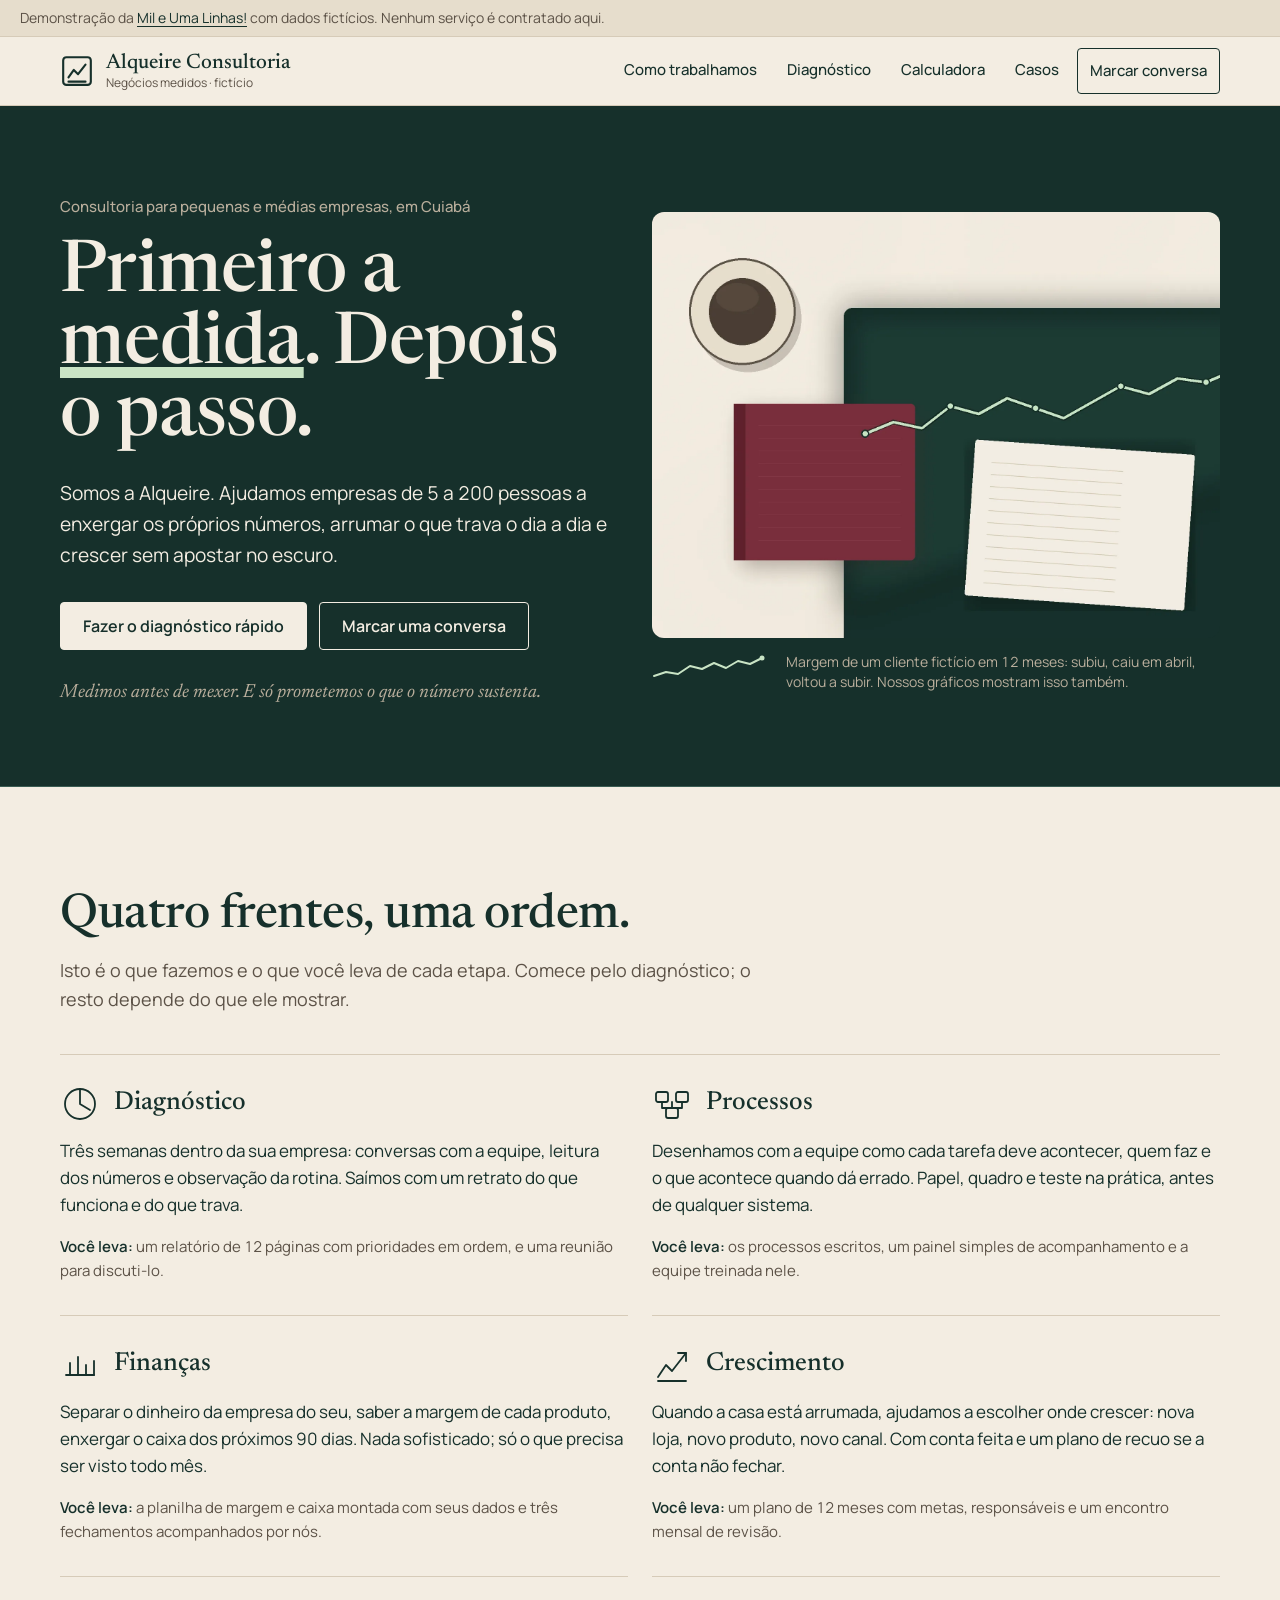
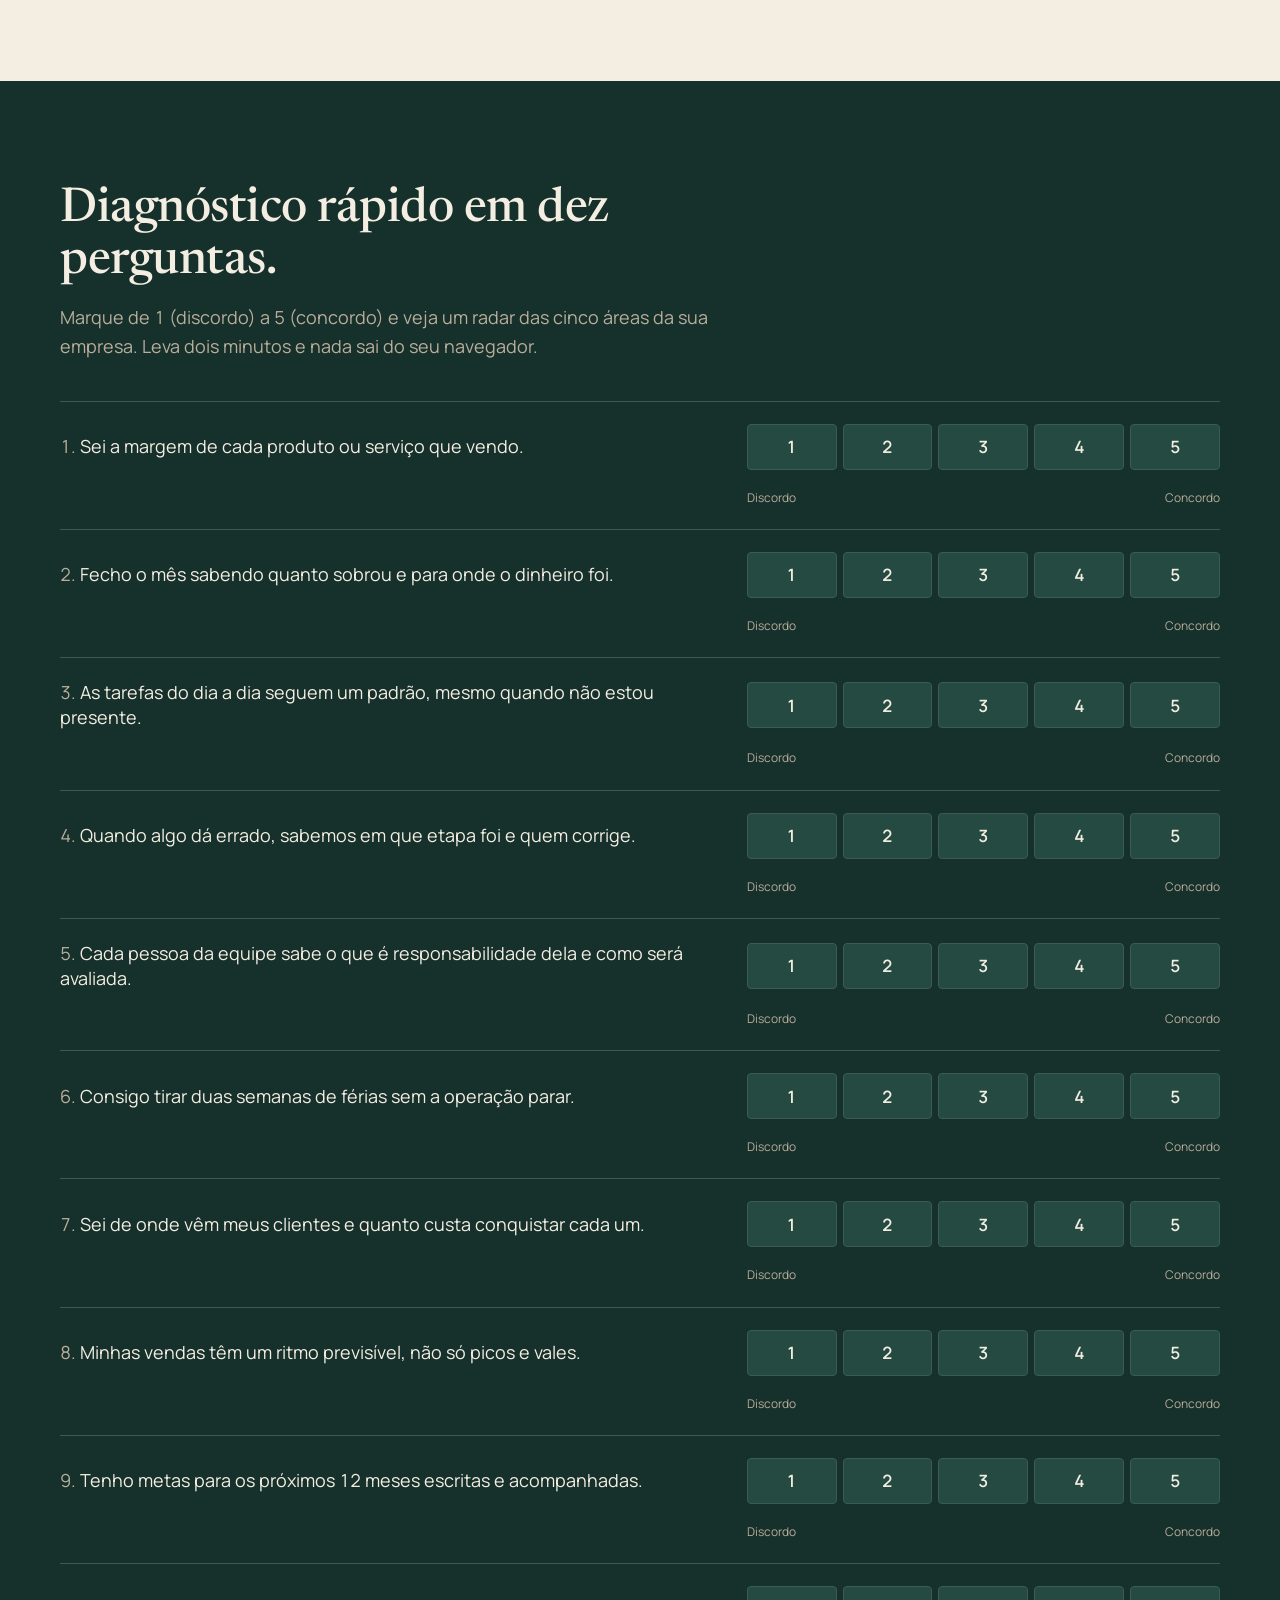
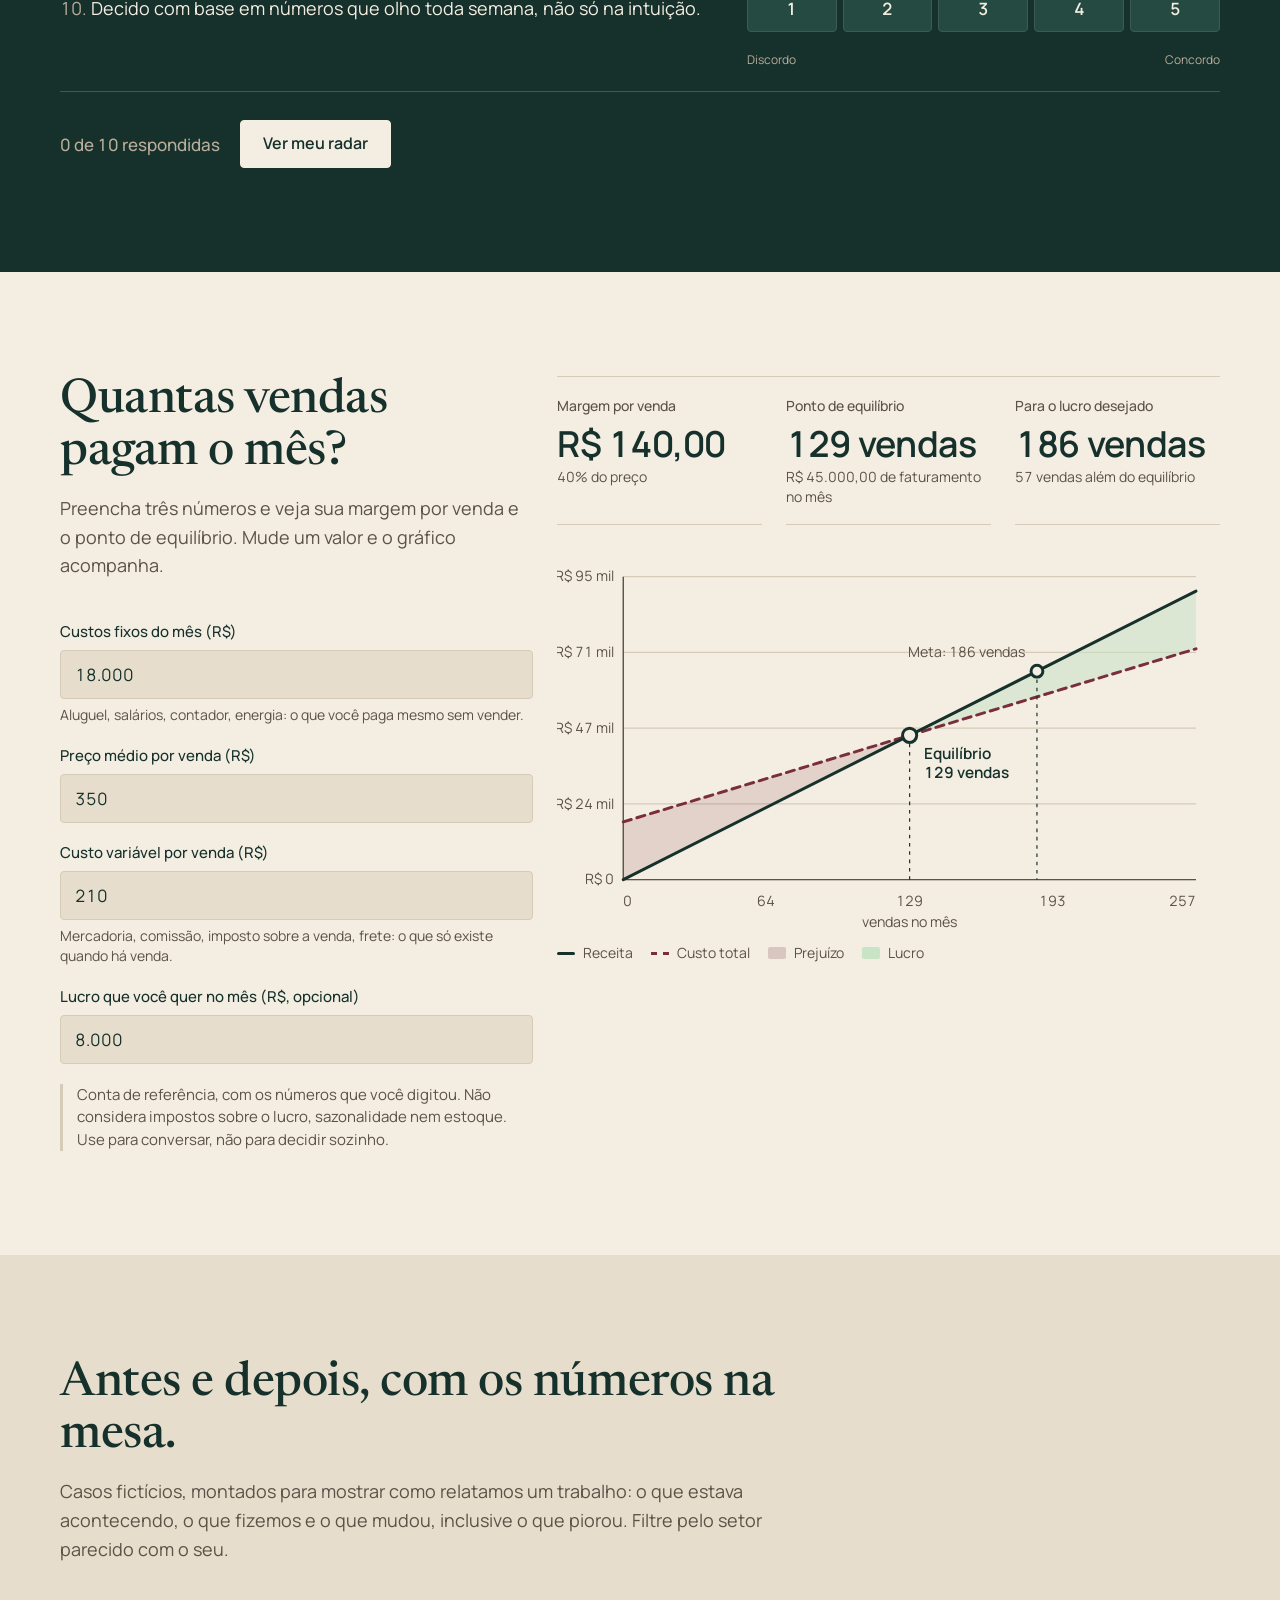
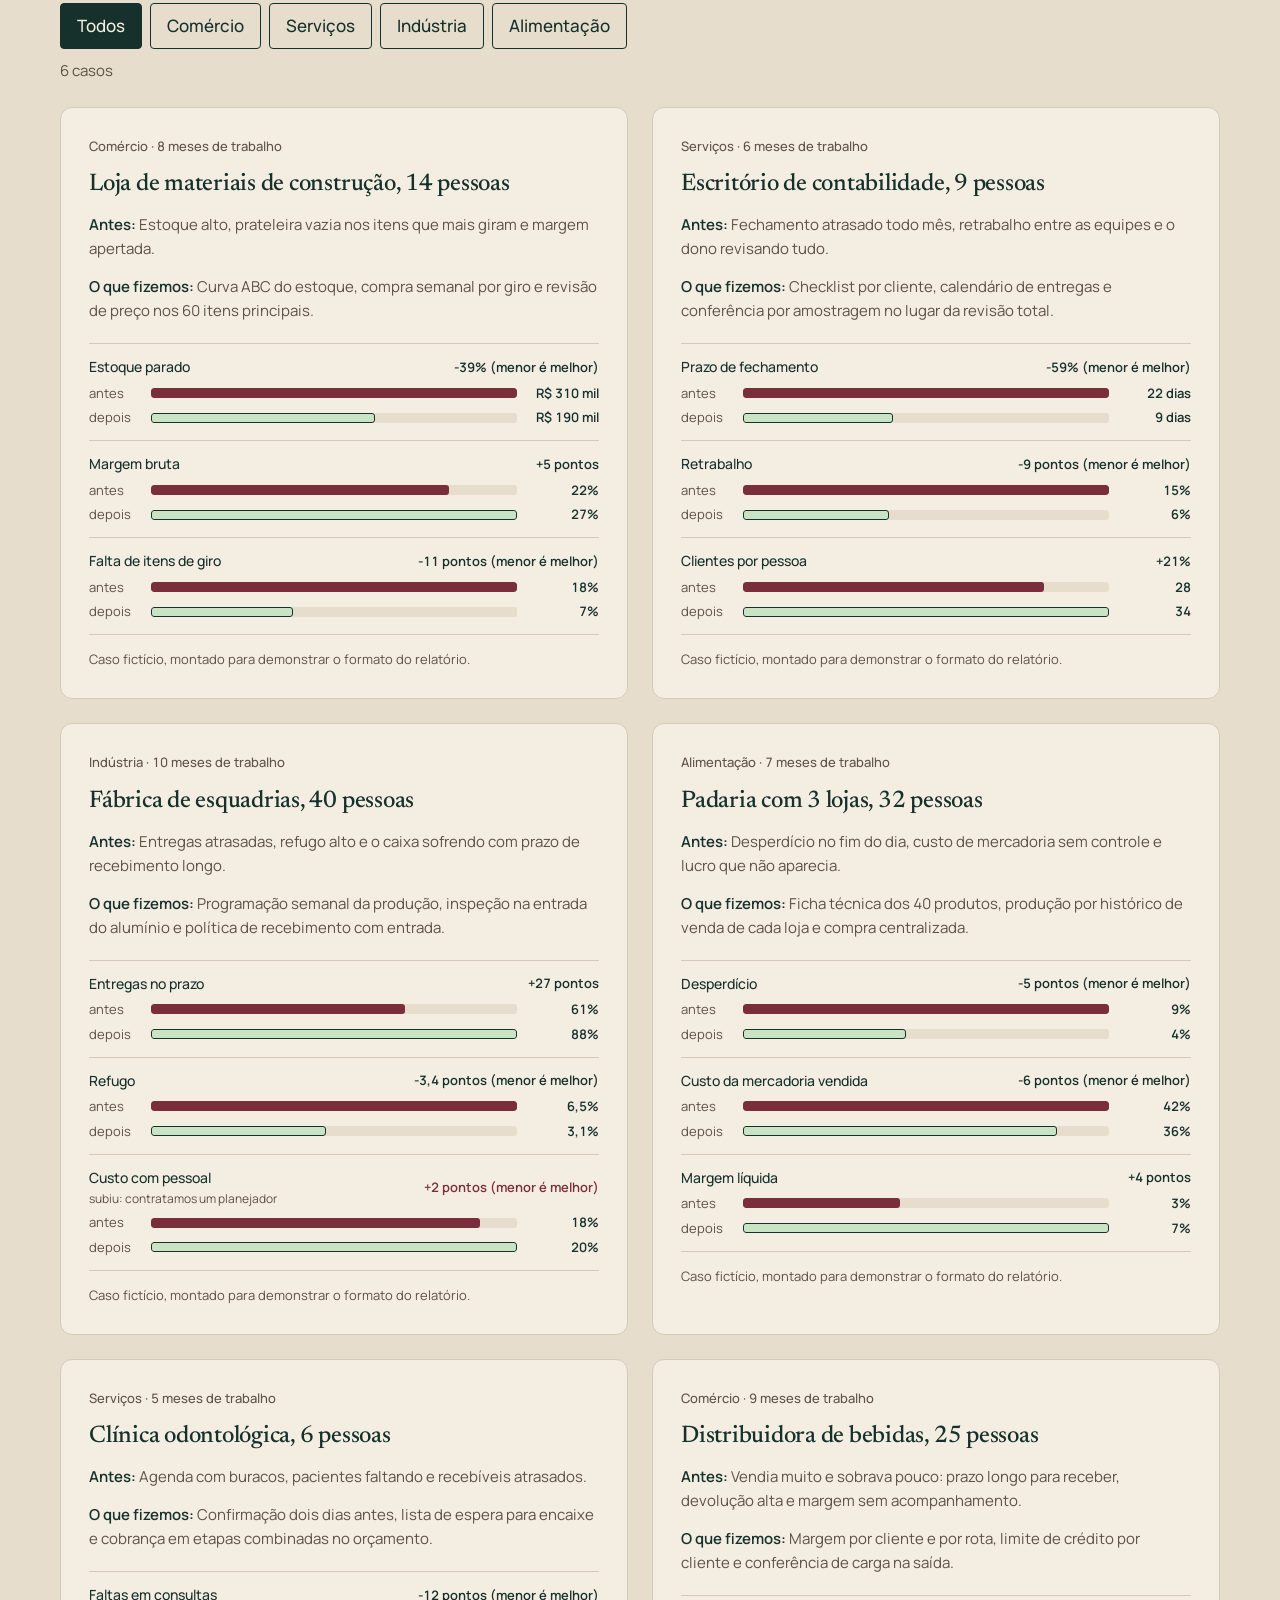
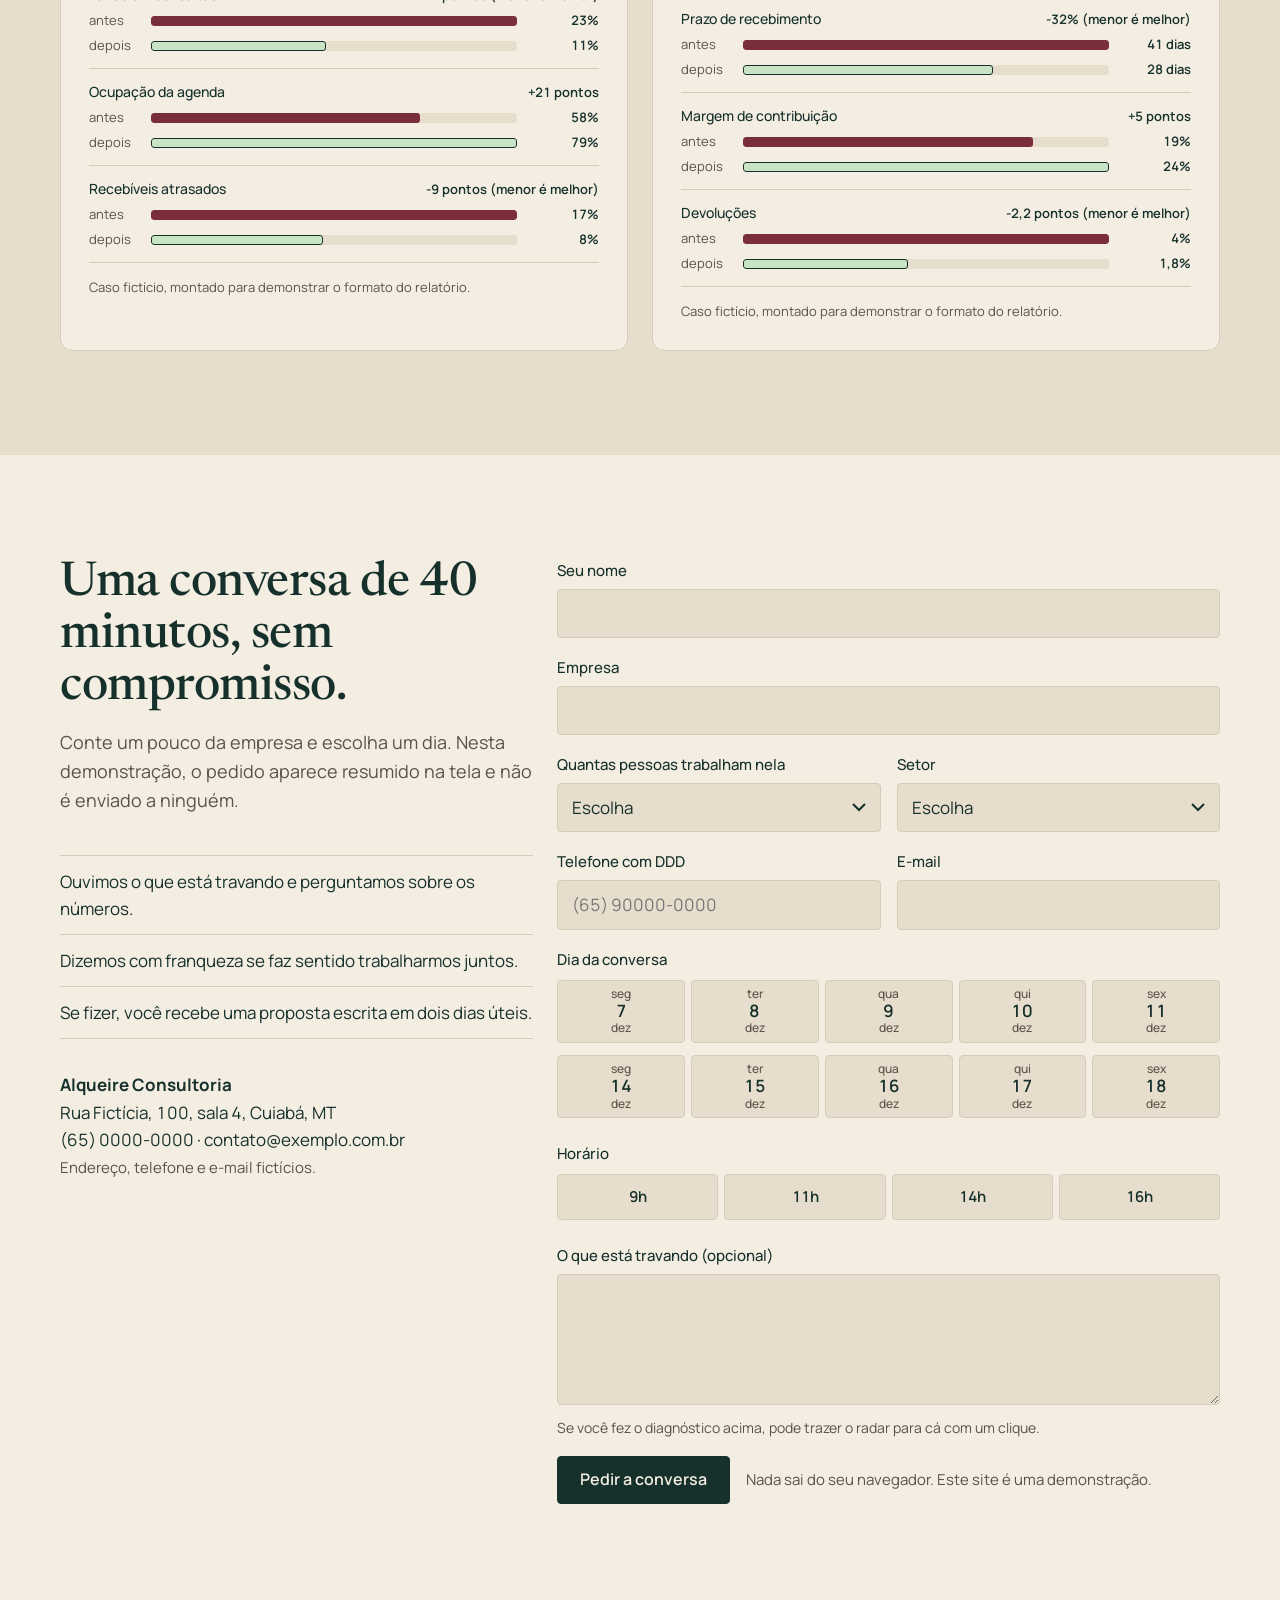
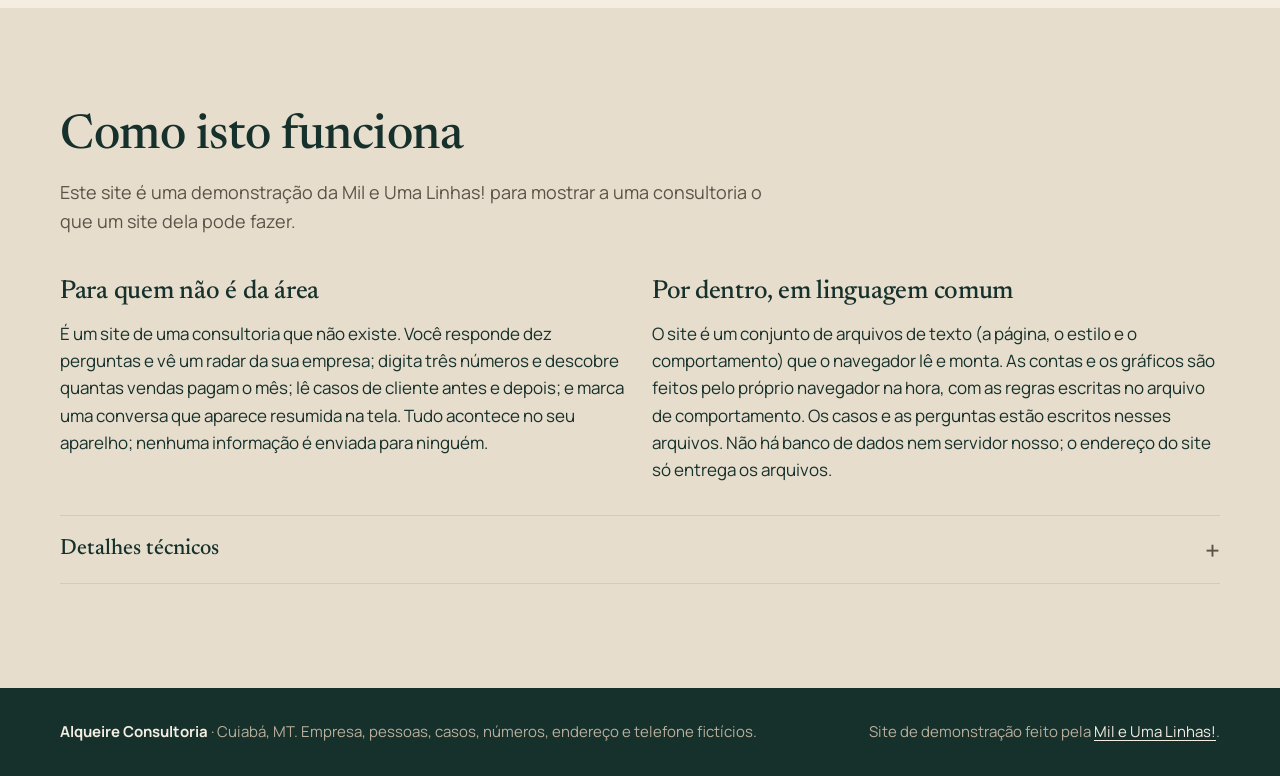
==== index.html @ a87da55a "Cria vitrine de consultoria (Alqueire Consultoria) Site estático de demonstração de uma consultoria " ====
<!DOCTYPE html>
<html lang="pt-BR">
<head>
  <meta charset="utf-8">
  <meta name="viewport" content="width=device-width, initial-scale=1">
  <meta http-equiv="Content-Security-Policy" content="default-src 'self'; script-src 'self'; style-src 'self'; img-src 'self' data:; font-src 'self'; connect-src 'none'; object-src 'none'; base-uri 'self'; form-action 'none'">
  <title>Alqueire Consultoria | Diagnóstico, processos, finanças e crescimento para pequenas e médias empresas (demonstração)</title>
  <meta name="description" content="Site de demonstração de uma consultoria fictícia de negócios: diagnóstico rápido com radar, calculadora de ponto de equilíbrio e margem, casos de cliente antes e depois e agendamento de conversa. Feito pela Mil e Uma Linhas!">
  <link rel="icon" href="favicon.svg" type="image/svg+xml">
  <link rel="stylesheet" href="css/estilo.css">
</head>
<body>
  <a class="pular" href="#conteudo">Pular para o conteúdo</a>
  <p class="faixa-demo">
    Demonstração da <a href="https://mileumalinhas.com.br" rel="noopener">Mil e Uma Linhas!</a> com dados fictícios. Nenhum serviço é contratado aqui.
  </p>

  <header class="topo">
    <div class="miolo topo-linha">
      <a class="marca" href="#inicio">
        <svg class="marca-icone" viewBox="0 0 32 32" aria-hidden="true" focusable="false"><rect x="3" y="3" width="26" height="26" rx="3" /><path d="M8 22 L13 15 L17 19 L24 10" /><path d="M8 26h16" /></svg>
        <span class="marca-texto">
          <span class="marca-nome">Alqueire Consultoria</span>
          <span class="marca-sub">Negócios medidos · fictício</span>
        </span>
      </a>
      <button class="menu-botao" type="button" aria-expanded="false" aria-controls="menu">
        <span class="menu-botao-linhas" aria-hidden="true"></span>
        <span class="menu-botao-rotulo">Menu</span>
      </button>
      <nav id="menu" class="menu" aria-label="Seções do site">
        <a href="#frentes">Como trabalhamos</a>
        <a href="#diagnostico">Diagnóstico</a>
        <a href="#calculadora">Calculadora</a>
        <a href="#casos">Casos</a>
        <a href="#conversa" class="menu-destaque">Marcar conversa</a>
      </nav>
    </div>
  </header>

  <main id="conteudo">
    <section id="inicio" class="hero escuro" aria-labelledby="hero-titulo">
      <div class="miolo hero-grade">
        <div class="hero-texto">
          <p class="hero-kicker">Consultoria para pequenas e médias empresas, em Cuiabá</p>
          <h1 id="hero-titulo" class="hero-titulo">Primeiro a <span class="grifo">medida</span>. Depois o passo.</h1>
          <p class="hero-apoio">Somos a Alqueire. Ajudamos empresas de 5 a 200 pessoas a enxergar os próprios números, arrumar o que trava o dia a dia e crescer sem apostar no escuro.</p>
          <div class="hero-acoes">
            <a class="botao botao-claro" href="#diagnostico">Fazer o diagnóstico rápido</a>
            <a class="botao botao-contorno-claro" href="#conversa">Marcar uma conversa</a>
          </div>
          <p class="hero-posicao"><em>Medimos antes de mexer. E só prometemos o que o número sustenta.</em></p>
        </div>
        <figure class="hero-figura">
          <div class="hero-moldura">
            <img class="hero-foto" src="img/hero.webp" width="1600" height="1200" alt="Mesa de trabalho vista de cima: feltro verde-escuro, caderno vinho, uma folha de relatório e uma linha de resultado em verde-menta que sobe, cai e volta a subir." fetchpriority="high">
          </div>
          <figcaption class="hero-legenda">
            <svg class="faisca" viewBox="0 0 120 32" aria-hidden="true" focusable="false"><polyline points="2,22 14,18 26,20 38,12 50,15 62,9 74,14 86,7 98,10 110,4" /><circle cx="110" cy="4" r="2.5" /></svg>
            <span>Margem de um cliente fictício em 12 meses: subiu, caiu em abril, voltou a subir. Nossos gráficos mostram isso também.</span>
          </figcaption>
        </figure>
      </div>
    </section>

    <section id="frentes" class="secao" aria-labelledby="frentes-titulo">
      <div class="miolo">
        <div class="secao-cabeca">
          <h2 id="frentes-titulo">Quatro frentes, uma ordem.</h2>
          <p class="secao-frase">Isto é o que fazemos e o que você leva de cada etapa. Comece pelo diagnóstico; o resto depende do que ele mostrar.</p>
        </div>
        <dl class="frentes">
          <div class="frente">
            <dt>
              <svg class="frente-icone" viewBox="0 0 40 40" aria-hidden="true" focusable="false"><circle cx="20" cy="20" r="15" /><path d="M20 5v15l10 6" /></svg>
              <span>Diagnóstico</span>
            </dt>
            <dd>
              <p>Três semanas dentro da sua empresa: conversas com a equipe, leitura dos números e observação da rotina. Saímos com um retrato do que funciona e do que trava.</p>
              <p class="frente-leva"><strong>Você leva:</strong> um relatório de 12 páginas com prioridades em ordem, e uma reunião para discuti-lo.</p>
            </dd>
          </div>
          <div class="frente">
            <dt>
              <svg class="frente-icone" viewBox="0 0 40 40" aria-hidden="true" focusable="false"><rect x="4" y="8" width="12" height="10" rx="2" /><rect x="24" y="8" width="12" height="10" rx="2" /><rect x="14" y="24" width="12" height="10" rx="2" /><path d="M10 18v6h20v-6M20 24v-6" /></svg>
              <span>Processos</span>
            </dt>
            <dd>
              <p>Desenhamos com a equipe como cada tarefa deve acontecer, quem faz e o que acontece quando dá errado. Papel, quadro e teste na prática, antes de qualquer sistema.</p>
              <p class="frente-leva"><strong>Você leva:</strong> os processos escritos, um painel simples de acompanhamento e a equipe treinada nele.</p>
            </dd>
          </div>
          <div class="frente">
            <dt>
              <svg class="frente-icone" viewBox="0 0 40 40" aria-hidden="true" focusable="false"><path d="M6 30h28" /><path d="M10 30V18M18 30V12M26 30V20M34 30V16" /></svg>
              <span>Finanças</span>
            </dt>
            <dd>
              <p>Separar o dinheiro da empresa do seu, saber a margem de cada produto, enxergar o caixa dos próximos 90 dias. Nada sofisticado; só o que precisa ser visto todo mês.</p>
              <p class="frente-leva"><strong>Você leva:</strong> a planilha de margem e caixa montada com seus dados e três fechamentos acompanhados por nós.</p>
            </dd>
          </div>
          <div class="frente">
            <dt>
              <svg class="frente-icone" viewBox="0 0 40 40" aria-hidden="true" focusable="false"><path d="M6 32 L14 20 L20 26 L34 8" /><path d="M26 8h8v8" /><path d="M6 36h28" /></svg>
              <span>Crescimento</span>
            </dt>
            <dd>
              <p>Quando a casa está arrumada, ajudamos a escolher onde crescer: nova loja, novo produto, novo canal. Com conta feita e um plano de recuo se a conta não fechar.</p>
              <p class="frente-leva"><strong>Você leva:</strong> um plano de 12 meses com metas, responsáveis e um encontro mensal de revisão.</p>
            </dd>
          </div>
        </dl>
      </div>
    </section>

    <section id="diagnostico" class="secao escuro" aria-labelledby="diag-titulo">
      <div class="miolo">
        <div class="secao-cabeca">
          <h2 id="diag-titulo">Diagnóstico rápido em dez perguntas.</h2>
          <p class="secao-frase">Marque de 1 (discordo) a 5 (concordo) e veja um radar das cinco áreas da sua empresa. Leva dois minutos e nada sai do seu navegador.</p>
        </div>
        <form id="form-diag" class="diag" novalidate>
          <ol class="diag-lista">
            <li class="diag-item" data-area="financas">
              <fieldset>
                <legend>Sei a margem de cada produto ou serviço que vendo.</legend>
                <div class="escala" role="group">
                  <label><input type="radio" name="q1" value="1"><span>1</span></label>
                  <label><input type="radio" name="q1" value="2"><span>2</span></label>
                  <label><input type="radio" name="q1" value="3"><span>3</span></label>
                  <label><input type="radio" name="q1" value="4"><span>4</span></label>
                  <label><input type="radio" name="q1" value="5"><span>5</span></label>
                </div>
                <p class="escala-pontas" aria-hidden="true"><span>Discordo</span><span>Concordo</span></p>
              </fieldset>
            </li>
            <li class="diag-item" data-area="financas">
              <fieldset>
                <legend>Fecho o mês sabendo quanto sobrou e para onde o dinheiro foi.</legend>
                <div class="escala" role="group">
                  <label><input type="radio" name="q2" value="1"><span>1</span></label>
                  <label><input type="radio" name="q2" value="2"><span>2</span></label>
                  <label><input type="radio" name="q2" value="3"><span>3</span></label>
                  <label><input type="radio" name="q2" value="4"><span>4</span></label>
                  <label><input type="radio" name="q2" value="5"><span>5</span></label>
                </div>
                <p class="escala-pontas" aria-hidden="true"><span>Discordo</span><span>Concordo</span></p>
              </fieldset>
            </li>
            <li class="diag-item" data-area="processos">
              <fieldset>
                <legend>As tarefas do dia a dia seguem um padrão, mesmo quando não estou presente.</legend>
                <div class="escala" role="group">
                  <label><input type="radio" name="q3" value="1"><span>1</span></label>
                  <label><input type="radio" name="q3" value="2"><span>2</span></label>
                  <label><input type="radio" name="q3" value="3"><span>3</span></label>
                  <label><input type="radio" name="q3" value="4"><span>4</span></label>
                  <label><input type="radio" name="q3" value="5"><span>5</span></label>
                </div>
                <p class="escala-pontas" aria-hidden="true"><span>Discordo</span><span>Concordo</span></p>
              </fieldset>
            </li>
            <li class="diag-item" data-area="processos">
              <fieldset>
                <legend>Quando algo dá errado, sabemos em que etapa foi e quem corrige.</legend>
                <div class="escala" role="group">
                  <label><input type="radio" name="q4" value="1"><span>1</span></label>
                  <label><input type="radio" name="q4" value="2"><span>2</span></label>
                  <label><input type="radio" name="q4" value="3"><span>3</span></label>
                  <label><input type="radio" name="q4" value="4"><span>4</span></label>
                  <label><input type="radio" name="q4" value="5"><span>5</span></label>
                </div>
                <p class="escala-pontas" aria-hidden="true"><span>Discordo</span><span>Concordo</span></p>
              </fieldset>
            </li>
            <li class="diag-item" data-area="equipe">
              <fieldset>
                <legend>Cada pessoa da equipe sabe o que é responsabilidade dela e como será avaliada.</legend>
                <div class="escala" role="group">
                  <label><input type="radio" name="q5" value="1"><span>1</span></label>
                  <label><input type="radio" name="q5" value="2"><span>2</span></label>
                  <label><input type="radio" name="q5" value="3"><span>3</span></label>
                  <label><input type="radio" name="q5" value="4"><span>4</span></label>
                  <label><input type="radio" name="q5" value="5"><span>5</span></label>
                </div>
                <p class="escala-pontas" aria-hidden="true"><span>Discordo</span><span>Concordo</span></p>
              </fieldset>
            </li>
            <li class="diag-item" data-area="equipe">
              <fieldset>
                <legend>Consigo tirar duas semanas de férias sem a operação parar.</legend>
                <div class="escala" role="group">
                  <label><input type="radio" name="q6" value="1"><span>1</span></label>
                  <label><input type="radio" name="q6" value="2"><span>2</span></label>
                  <label><input type="radio" name="q6" value="3"><span>3</span></label>
                  <label><input type="radio" name="q6" value="4"><span>4</span></label>
                  <label><input type="radio" name="q6" value="5"><span>5</span></label>
                </div>
                <p class="escala-pontas" aria-hidden="true"><span>Discordo</span><span>Concordo</span></p>
              </fieldset>
            </li>
            <li class="diag-item" data-area="clientes">
              <fieldset>
                <legend>Sei de onde vêm meus clientes e quanto custa conquistar cada um.</legend>
                <div class="escala" role="group">
                  <label><input type="radio" name="q7" value="1"><span>1</span></label>
                  <label><input type="radio" name="q7" value="2"><span>2</span></label>
                  <label><input type="radio" name="q7" value="3"><span>3</span></label>
                  <label><input type="radio" name="q7" value="4"><span>4</span></label>
                  <label><input type="radio" name="q7" value="5"><span>5</span></label>
                </div>
                <p class="escala-pontas" aria-hidden="true"><span>Discordo</span><span>Concordo</span></p>
              </fieldset>
            </li>
            <li class="diag-item" data-area="clientes">
              <fieldset>
                <legend>Minhas vendas têm um ritmo previsível, não só picos e vales.</legend>
                <div class="escala" role="group">
                  <label><input type="radio" name="q8" value="1"><span>1</span></label>
                  <label><input type="radio" name="q8" value="2"><span>2</span></label>
                  <label><input type="radio" name="q8" value="3"><span>3</span></label>
                  <label><input type="radio" name="q8" value="4"><span>4</span></label>
                  <label><input type="radio" name="q8" value="5"><span>5</span></label>
                </div>
                <p class="escala-pontas" aria-hidden="true"><span>Discordo</span><span>Concordo</span></p>
              </fieldset>
            </li>
            <li class="diag-item" data-area="gestao">
              <fieldset>
                <legend>Tenho metas para os próximos 12 meses escritas e acompanhadas.</legend>
                <div class="escala" role="group">
                  <label><input type="radio" name="q9" value="1"><span>1</span></label>
                  <label><input type="radio" name="q9" value="2"><span>2</span></label>
                  <label><input type="radio" name="q9" value="3"><span>3</span></label>
                  <label><input type="radio" name="q9" value="4"><span>4</span></label>
                  <label><input type="radio" name="q9" value="5"><span>5</span></label>
                </div>
                <p class="escala-pontas" aria-hidden="true"><span>Discordo</span><span>Concordo</span></p>
              </fieldset>
            </li>
            <li class="diag-item" data-area="gestao">
              <fieldset>
                <legend>Decido com base em números que olho toda semana, não só na intuição.</legend>
                <div class="escala" role="group">
                  <label><input type="radio" name="q10" value="1"><span>1</span></label>
                  <label><input type="radio" name="q10" value="2"><span>2</span></label>
                  <label><input type="radio" name="q10" value="3"><span>3</span></label>
                  <label><input type="radio" name="q10" value="4"><span>4</span></label>
                  <label><input type="radio" name="q10" value="5"><span>5</span></label>
                </div>
                <p class="escala-pontas" aria-hidden="true"><span>Discordo</span><span>Concordo</span></p>
              </fieldset>
            </li>
          </ol>
          <div class="diag-acoes">
            <p id="diag-progresso" class="diag-progresso" aria-live="polite">0 de 10 respondidas</p>
            <p id="diag-erro" class="erro erro-claro" role="alert" hidden>Faltam perguntas. Marque uma resposta em cada uma antes de ver o radar.</p>
            <button class="botao botao-claro" type="submit">Ver meu radar</button>
          </div>
        </form>

        <div id="diag-resultado" class="diag-resultado" hidden aria-live="polite">
          <div class="radar-caixa">
            <svg id="radar" class="radar" viewBox="0 0 320 320" role="img" aria-labelledby="radar-desc">
              <desc id="radar-desc">Radar com cinco eixos: finanças, processos, equipe, clientes e gestão. Os valores estão descritos na lista ao lado.</desc>
            </svg>
          </div>
          <div class="diag-leitura">
            <h3 class="sub">O que o radar mostra</h3>
            <ul id="diag-areas" class="diag-areas"></ul>
            <h3 class="sub">Por onde começar</h3>
            <ul id="diag-dicas" class="diag-dicas"></ul>
            <p class="aviso aviso-claro">É um retrato rápido, feito só a partir das suas respostas. Não substitui um diagnóstico de verdade e não promete resultado nenhum. Nada foi enviado nem guardado.</p>
            <div class="diag-resultado-acoes">
              <a id="diag-levar" class="botao botao-claro" href="#conversa">Levar o radar para a conversa</a>
              <button id="diag-refazer" class="botao botao-contorno-claro" type="button">Refazer</button>
            </div>
          </div>
        </div>
      </div>
    </section>

    <section id="calculadora" class="secao" aria-labelledby="calc-titulo">
      <div class="miolo calc-grade">
        <div class="calc-coluna">
          <div class="secao-cabeca">
            <h2 id="calc-titulo">Quantas vendas pagam o mês?</h2>
            <p class="secao-frase">Preencha três números e veja sua margem por venda e o ponto de equilíbrio. Mude um valor e o gráfico acompanha.</p>
          </div>
          <form id="form-calc" class="calc" novalidate>
            <div class="campo">
              <label for="fixos">Custos fixos do mês (R$)</label>
              <input id="fixos" name="fixos" type="text" inputmode="decimal" value="18.000" autocomplete="off">
              <p class="ajuda">Aluguel, salários, contador, energia: o que você paga mesmo sem vender.</p>
              <p class="erro" id="fixos-erro" hidden></p>
            </div>
            <div class="campo">
              <label for="preco">Preço médio por venda (R$)</label>
              <input id="preco" name="preco" type="text" inputmode="decimal" value="350" autocomplete="off">
              <p class="erro" id="preco-erro" hidden></p>
            </div>
            <div class="campo">
              <label for="variavel">Custo variável por venda (R$)</label>
              <input id="variavel" name="variavel" type="text" inputmode="decimal" value="210" autocomplete="off">
              <p class="ajuda">Mercadoria, comissão, imposto sobre a venda, frete: o que só existe quando há venda.</p>
              <p class="erro" id="variavel-erro" hidden></p>
            </div>
            <div class="campo">
              <label for="meta">Lucro que você quer no mês (R$, opcional)</label>
              <input id="meta" name="meta" type="text" inputmode="decimal" value="8.000" autocomplete="off">
              <p class="erro" id="meta-erro" hidden></p>
            </div>
            <p class="aviso">Conta de referência, com os números que você digitou. Não considera impostos sobre o lucro, sazonalidade nem estoque. Use para conversar, não para decidir sozinho.</p>
          </form>
        </div>
        <div class="calc-coluna calc-resultado" aria-live="polite">
          <dl class="numeros">
            <div class="numero">
              <dt>Margem por venda</dt>
              <dd><span id="mc-valor" class="numero-grande">R$ 140,00</span><span id="mc-pct" class="numero-apoio">40% do preço</span></dd>
            </div>
            <div class="numero">
              <dt>Ponto de equilíbrio</dt>
              <dd><span id="pe-vendas" class="numero-grande">129 vendas</span><span id="pe-valor" class="numero-apoio">R$ 45.000,00 de faturamento no mês</span></dd>
            </div>
            <div class="numero">
              <dt>Para o lucro desejado</dt>
              <dd><span id="meta-vendas" class="numero-grande">186 vendas</span><span id="meta-apoio" class="numero-apoio">57 vendas além do equilíbrio</span></dd>
            </div>
          </dl>
          <p id="calc-aviso" class="erro" role="alert" hidden></p>
          <figure class="grafico-pe">
            <svg id="grafico-pe" class="pe" viewBox="0 0 560 320" role="img" aria-labelledby="pe-desc">
              <desc id="pe-desc">Gráfico de linhas: receita e custo total conforme o número de vendas. Onde as linhas se cruzam é o ponto de equilíbrio. À esquerda do cruzamento há prejuízo; à direita, lucro.</desc>
            </svg>
            <figcaption class="legenda-grafico">
              <span class="leg leg-receita">Receita</span>
              <span class="leg leg-custo">Custo total</span>
              <span class="leg leg-prejuizo">Prejuízo</span>
              <span class="leg leg-lucro">Lucro</span>
            </figcaption>
          </figure>
        </div>
      </div>
    </section>

    <section id="casos" class="secao papel2" aria-labelledby="casos-titulo">
      <div class="miolo">
        <div class="secao-cabeca">
          <h2 id="casos-titulo">Antes e depois, com os números na mesa.</h2>
          <p class="secao-frase">Casos fictícios, montados para mostrar como relatamos um trabalho: o que estava acontecendo, o que fizemos e o que mudou, inclusive o que piorou. Filtre pelo setor parecido com o seu.</p>
        </div>
        <div class="filtros" role="group" aria-label="Filtrar casos por setor">
          <button class="filtro" type="button" data-filtro="todos" aria-pressed="true">Todos</button>
          <button class="filtro" type="button" data-filtro="comercio" aria-pressed="false">Comércio</button>
          <button class="filtro" type="button" data-filtro="servicos" aria-pressed="false">Serviços</button>
          <button class="filtro" type="button" data-filtro="industria" aria-pressed="false">Indústria</button>
          <button class="filtro" type="button" data-filtro="alimentacao" aria-pressed="false">Alimentação</button>
        </div>
        <p id="filtro-contagem" class="filtro-contagem" aria-live="polite">6 casos</p>
        <div id="lista-casos" class="casos"></div>
      </div>
    </section>

    <section id="conversa" class="secao" aria-labelledby="conversa-titulo">
      <div class="miolo conversa-grade">
        <div class="conversa-texto">
          <div class="secao-cabeca">
            <h2 id="conversa-titulo">Uma conversa de 40 minutos, sem compromisso.</h2>
            <p class="secao-frase">Conte um pouco da empresa e escolha um dia. Nesta demonstração, o pedido aparece resumido na tela e não é enviado a ninguém.</p>
          </div>
          <ul class="conversa-lista">
            <li>Ouvimos o que está travando e perguntamos sobre os números.</li>
            <li>Dizemos com franqueza se faz sentido trabalharmos juntos.</li>
            <li>Se fizer, você recebe uma proposta escrita em dois dias úteis.</li>
          </ul>
          <address class="conversa-endereco">
            <strong>Alqueire Consultoria</strong><br>
            Rua Fictícia, 100, sala 4, Cuiabá, MT<br>
            (65) 0000-0000 · contato@exemplo.com.br<br>
            <span class="apoio">Endereço, telefone e e-mail fictícios.</span>
          </address>
        </div>
        <form id="form-conversa" class="conversa" novalidate>
          <div class="campo">
            <label for="nome">Seu nome</label>
            <input id="nome" name="nome" type="text" autocomplete="name" required>
            <p class="erro" id="nome-erro" hidden></p>
          </div>
          <div class="campo">
            <label for="empresa">Empresa</label>
            <input id="empresa" name="empresa" type="text" autocomplete="organization" required>
            <p class="erro" id="empresa-erro" hidden></p>
          </div>
          <div class="campo-dupla">
            <div class="campo">
              <label for="porte">Quantas pessoas trabalham nela</label>
              <select id="porte" name="porte" required>
                <option value="">Escolha</option>
                <option value="ate5">Até 5</option>
                <option value="6a20">6 a 20</option>
                <option value="21a50">21 a 50</option>
                <option value="51a200">51 a 200</option>
                <option value="mais200">Mais de 200</option>
              </select>
              <p class="erro" id="porte-erro" hidden></p>
            </div>
            <div class="campo">
              <label for="setor">Setor</label>
              <select id="setor" name="setor" required>
                <option value="">Escolha</option>
                <option value="comercio">Comércio</option>
                <option value="servicos">Serviços</option>
                <option value="industria">Indústria</option>
                <option value="alimentacao">Alimentação</option>
                <option value="outro">Outro</option>
              </select>
              <p class="erro" id="setor-erro" hidden></p>
            </div>
          </div>
          <div class="campo-dupla">
            <div class="campo">
              <label for="telefone">Telefone com DDD</label>
              <input id="telefone" name="telefone" type="tel" inputmode="numeric" autocomplete="tel" placeholder="(65) 90000-0000" required>
              <p class="erro" id="telefone-erro" hidden></p>
            </div>
            <div class="campo">
              <label for="email">E-mail</label>
              <input id="email" name="email" type="email" autocomplete="email" required>
              <p class="erro" id="email-erro" hidden></p>
            </div>
          </div>
          <fieldset class="campo">
            <legend>Dia da conversa</legend>
            <div id="dias" class="dias" role="radiogroup" aria-label="Próximos dias úteis"></div>
            <p class="erro" id="dia-erro" hidden></p>
          </fieldset>
          <fieldset class="campo">
            <legend>Horário</legend>
            <div class="horas">
              <label><input type="radio" name="hora" value="9h"><span>9h</span></label>
              <label><input type="radio" name="hora" value="11h"><span>11h</span></label>
              <label><input type="radio" name="hora" value="14h"><span>14h</span></label>
              <label><input type="radio" name="hora" value="16h"><span>16h</span></label>
            </div>
            <p class="erro" id="hora-erro" hidden></p>
          </fieldset>
          <div class="campo">
            <label for="assunto">O que está travando (opcional)</label>
            <textarea id="assunto" name="assunto" rows="4"></textarea>
            <p class="ajuda">Se você fez o diagnóstico acima, pode trazer o radar para cá com um clique.</p>
          </div>
          <div class="conversa-acoes">
            <p id="conversa-erro" class="erro" role="alert" hidden>Faltam dados. Os campos marcados precisam ser corrigidos.</p>
            <button class="botao" type="submit">Pedir a conversa</button>
            <p class="apoio">Nada sai do seu navegador. Este site é uma demonstração.</p>
          </div>
        </form>
        <div id="conversa-resumo" class="conversa-resumo" hidden aria-live="polite">
          <p class="resumo-kicker">Pedido registrado nesta tela</p>
          <h3 class="sub">Combinado, <span id="res-nome"></span>.</h3>
          <p class="resumo-protocolo">Referência <span id="res-protocolo"></span></p>
          <dl class="resumo-dados">
            <div><dt>Empresa</dt><dd id="res-empresa"></dd></div>
            <div><dt>Porte</dt><dd id="res-porte"></dd></div>
            <div><dt>Setor</dt><dd id="res-setor"></dd></div>
            <div><dt>Quando</dt><dd id="res-quando"></dd></div>
            <div><dt>Contato</dt><dd id="res-contato"></dd></div>
            <div class="resumo-largo"><dt>O que está travando</dt><dd id="res-assunto"></dd></div>
          </dl>
          <p class="aviso">Em um site de verdade, este pedido iria para a agenda da consultoria e você receberia uma confirmação. Aqui, nada foi enviado e nada ficou guardado.</p>
          <div class="conversa-acoes">
            <button id="res-editar" class="botao botao-contorno" type="button">Corrigir dados</button>
            <button id="res-novo" class="botao" type="button">Novo pedido</button>
          </div>
        </div>
      </div>
    </section>

    <section id="como-funciona" class="secao papel2" aria-labelledby="como-titulo">
      <div class="miolo como">
        <div class="secao-cabeca">
          <h2 id="como-titulo">Como isto funciona</h2>
          <p class="secao-frase">Este site é uma demonstração da Mil e Uma Linhas! para mostrar a uma consultoria o que um site dela pode fazer.</p>
        </div>
        <div class="como-colunas">
          <div>
            <h3 class="sub">Para quem não é da área</h3>
            <p>É um site de uma consultoria que não existe. Você responde dez perguntas e vê um radar da sua empresa; digita três números e descobre quantas vendas pagam o mês; lê casos de cliente antes e depois; e marca uma conversa que aparece resumida na tela. Tudo acontece no seu aparelho; nenhuma informação é enviada para ninguém.</p>
          </div>
          <div>
            <h3 class="sub">Por dentro, em linguagem comum</h3>
            <p>O site é um conjunto de arquivos de texto (a página, o estilo e o comportamento) que o navegador lê e monta. As contas e os gráficos são feitos pelo próprio navegador na hora, com as regras escritas no arquivo de comportamento. Os casos e as perguntas estão escritos nesses arquivos. Não há banco de dados nem servidor nosso; o endereço do site só entrega os arquivos.</p>
          </div>
        </div>
        <details class="tecnico">
          <summary>Detalhes técnicos</summary>
          <ul>
            <li>HTML, CSS e JavaScript puros, sem framework, sem CDN, sem fonte externa e sem analytics. Fontes Newsreader e Manrope (variáveis, OFL) servidas da pasta <code>fonts/</code>.</li>
            <li><code>Content-Security-Policy</code> em meta tag: <code>default-src 'self'; script-src 'self'; style-src 'self'; connect-src 'none'; form-action 'none'</code>. Sem script inline e sem atributo <code>style</code>; larguras e posições de gráfico são definidas por CSSOM e por atributos SVG.</li>
            <li>Radar, gráfico de ponto de equilíbrio e barras dos casos são SVG gerados em <code>js/app.js</code> com <code>createElementNS</code>. O radar interpola o polígono com <code>requestAnimationFrame</code>, exceto com <code>prefers-reduced-motion</code>.</li>
            <li>Os três formulários são interceptados com <code>preventDefault()</code>; nenhum <code>fetch</code> existe e a CSP bloquearia qualquer um. Nada em <code>localStorage</code>, <code>sessionStorage</code> ou cookies.</li>
            <li>Acessibilidade: <code>lang="pt-BR"</code>, link "pular para o conteúdo", foco visível, contraste AA em todos os pares, <code>aria-pressed</code> nos filtros, <code>aria-live</code> nos resultados, radar com <code>&lt;desc&gt;</code> e leitura em texto ao lado.</li>
            <li>Testes em <code>tests/site.cjs</code> (Playwright): 1280x900, iPhone 13 e 320px; console limpo, sem rolagem horizontal, sem texto cortado, e as quatro funções exercitadas.</li>
          </ul>
        </details>
      </div>
    </section>
  </main>

  <footer class="rodape escuro">
    <div class="miolo rodape-linha">
      <p><strong>Alqueire Consultoria</strong> · Cuiabá, MT. Empresa, pessoas, casos, números, endereço e telefone fictícios.</p>
      <p>Site de demonstração feito pela <a href="https://mileumalinhas.com.br" rel="noopener">Mil e Uma Linhas!</a>.</p>
    </div>
  </footer>

  <script src="js/app.js" defer></script>
</body>
</html>
---- css/estilo.css ----
/* Alqueire Consultoria: estilo do site de demonstração.
   Identidade em docs/identidade.md. Sem gradiente decorativo, sem sombra em cartão.
   Separação por linha de 1px ou troca de fundo. */

@font-face {
  font-family: "Newsreader";
  font-style: normal;
  font-weight: 200 800;
  font-display: swap;
  src: url("../fonts/newsreader-latin-standard-normal.woff2") format("woff2-variations");
}
@font-face {
  font-family: "Newsreader";
  font-style: italic;
  font-weight: 200 800;
  font-display: swap;
  src: url("../fonts/newsreader-latin-standard-italic.woff2") format("woff2-variations");
}
@font-face {
  font-family: "Manrope";
  font-style: normal;
  font-weight: 200 800;
  font-display: swap;
  src: url("../fonts/manrope-latin-wght-normal.woff2") format("woff2-variations");
}

:root {
  --papel: #F3EDE2;
  --papel2: #E6DDCC;
  --mata: #16302B;
  --mata2: #244A41;
  --terra: #5C5247;
  --terra-clara: #B9AE9C;
  --linha: #D6CBB8;
  --linha-escura: #3A5C53;
  --menta: #C9E4C5;
  --vinho: #7A2E3B;
  --vinho-claro: #E9B7C0;

  --serif: "Newsreader", Georgia, "Times New Roman", serif;
  --sans: "Manrope", "Segoe UI", Arial, sans-serif;

  --largura: 1160px;
  --calha: 24px;
  --margem: 20px;
  --secao: clamp(64px, 9vw, 104px);
  --raio: 4px;
  --raio-grande: 12px;
  --dur: 240ms;
}

*, *::before, *::after { box-sizing: border-box; }

html { scroll-behavior: smooth; -webkit-text-size-adjust: 100%; }

body {
  margin: 0;
  background: var(--papel);
  color: var(--mata);
  font-family: var(--sans);
  font-size: 17px;
  line-height: 1.6;
  font-variant-numeric: tabular-nums;
  overflow-x: hidden;
}

h1, h2, h3 {
  font-family: var(--serif);
  font-weight: 500;
  font-optical-sizing: auto;
  letter-spacing: -0.01em;
  margin: 0;
}

p { margin: 0 0 1em; }
p:last-child { margin-bottom: 0; }
a { color: inherit; text-decoration-thickness: 1px; text-underline-offset: 0.18em; }
code { font-family: ui-monospace, "SF Mono", Menlo, Consolas, monospace; font-size: 0.92em; background: rgba(22, 48, 43, 0.08); padding: 0 0.3em; border-radius: 3px; }
img, svg { display: block; max-width: 100%; }
button, input, select, textarea { font: inherit; color: inherit; }
fieldset { border: 0; padding: 0; margin: 0; min-width: 0; }
legend { padding: 0; }
ul, ol { margin: 0; padding: 0; }
[hidden] { display: none !important; }

:focus-visible { outline: 3px solid var(--vinho); outline-offset: 3px; border-radius: 2px; }
.escuro :focus-visible { outline-color: var(--menta); }

.miolo { width: min(100% - 2 * var(--margem), var(--largura)); margin-inline: auto; }

.pular {
  position: absolute; left: 8px; top: -60px; z-index: 50;
  background: var(--mata); color: var(--papel); padding: 10px 14px; border-radius: var(--raio);
}
.pular:focus { top: 8px; }

/* Faixa de demonstração */
.faixa-demo {
  margin: 0; padding: 8px var(--margem);
  background: var(--papel2); color: var(--terra);
  font-size: 14px; line-height: 1.4; text-align: left;
  border-bottom: 1px solid var(--linha);
}
.faixa-demo a { color: var(--mata); }

/* Cabeçalho */
.topo {
  position: sticky; top: 0; z-index: 40;
  background: var(--papel); border-bottom: 1px solid var(--linha);
}
.topo-linha { display: flex; align-items: center; justify-content: space-between; gap: 16px; min-height: 68px; flex-wrap: wrap; }
.marca { display: flex; align-items: center; gap: 12px; text-decoration: none; padding: 10px 0; }
.marca-icone { width: 34px; height: 34px; fill: none; stroke: var(--mata); stroke-width: 2; stroke-linecap: round; stroke-linejoin: round; flex-shrink: 0; }
.marca-texto { display: flex; flex-direction: column; line-height: 1.15; }
.marca-nome { font-family: var(--serif); font-size: 21px; font-weight: 500; }
.marca-sub { font-size: 12px; color: var(--terra); }

.menu { display: flex; gap: 6px; flex-wrap: wrap; }
.menu a { text-decoration: none; padding: 10px 12px; border-radius: var(--raio); font-weight: 500; font-size: 15px; }
.menu a:hover { background: var(--papel2); }
.menu-destaque { border: 1.5px solid var(--mata); }

.menu-botao {
  display: none; align-items: center; gap: 10px;
  background: none; border: 1.5px solid var(--mata); border-radius: var(--raio);
  padding: 8px 12px; cursor: pointer; min-height: 44px;
}
.menu-botao-linhas, .menu-botao-linhas::before, .menu-botao-linhas::after {
  display: block; width: 18px; height: 2px; background: var(--mata); content: ""; position: relative;
}
.menu-botao-linhas::before { position: absolute; top: -6px; }
.menu-botao-linhas::after { position: absolute; top: 6px; }
.menu-botao[aria-expanded="true"] .menu-botao-linhas { background: transparent; }
.menu-botao[aria-expanded="true"] .menu-botao-linhas::before { top: 0; transform: rotate(45deg); }
.menu-botao[aria-expanded="true"] .menu-botao-linhas::after { top: 0; transform: rotate(-45deg); }

/* Botões */
.botao {
  display: inline-flex; align-items: center; justify-content: center; gap: 8px;
  min-height: 48px; padding: 10px 22px; border-radius: var(--raio);
  background: var(--mata); color: var(--papel); border: 1.5px solid var(--mata);
  font-weight: 600; font-size: 16px; text-decoration: none; cursor: pointer; text-align: center;
  transition: background var(--dur), color var(--dur), border-color var(--dur);
}
.botao:hover { background: var(--mata2); border-color: var(--mata2); }
.botao-contorno { background: transparent; color: var(--mata); }
.botao-contorno:hover { background: var(--papel2); }
.botao-claro { background: var(--papel); color: var(--mata); border-color: var(--papel); }
.botao-claro:hover { background: var(--menta); border-color: var(--menta); }
.botao-contorno-claro { background: transparent; color: var(--papel); border-color: var(--papel); }
.botao-contorno-claro:hover { background: var(--mata2); }

/* Seções */
.secao { padding-block: var(--secao); }
.escuro { background: var(--mata); color: var(--papel); }
.papel2 { background: var(--papel2); }
.secao-cabeca { max-width: 720px; margin-bottom: 40px; }
.secao-cabeca h2 { font-size: clamp(32px, 4.2vw, 48px); line-height: 1.08; margin-bottom: 14px; }
.secao-frase { font-size: 18px; color: var(--terra); }
.escuro .secao-frase { color: var(--terra-clara); }
.sub { font-size: clamp(22px, 2.4vw, 26px); line-height: 1.25; margin-bottom: 12px; }
.apoio { color: var(--terra); font-size: 15px; }
.escuro .apoio { color: var(--terra-clara); }

.aviso {
  font-size: 15px; color: var(--terra); line-height: 1.5;
  border-left: 3px solid var(--linha); padding-left: 14px; margin-top: 20px;
}
.aviso-claro { color: var(--terra-clara); border-left-color: var(--linha-escura); }

.erro { color: var(--vinho); font-size: 15px; font-weight: 500; margin: 6px 0 0; }
.erro-claro { color: var(--vinho-claro); }

/* Hero */
.hero { padding-block: clamp(48px, 7vw, 96px) clamp(40px, 6vw, 80px); border-bottom: 1px solid var(--linha-escura); }
.hero-grade { display: grid; grid-template-columns: minmax(0, 6fr) minmax(0, 6fr); gap: 48px var(--calha); align-items: center; }
.hero-kicker { color: var(--terra-clara); font-size: 15px; font-weight: 500; margin-bottom: 20px; }
.hero-titulo { font-size: clamp(42px, 5.6vw, 76px); line-height: 1.0; margin-bottom: 24px; max-width: 12ch; }
.grifo { text-decoration: underline; text-decoration-color: var(--menta); text-decoration-thickness: 0.16em; text-underline-offset: 0.06em; text-decoration-skip-ink: none; }
.hero-apoio { font-size: clamp(17px, 1.5vw, 20px); color: var(--papel); max-width: 48ch; margin-bottom: 32px; }
.hero-acoes { display: flex; gap: 12px; flex-wrap: wrap; margin-bottom: 28px; }
.hero-posicao { font-family: var(--serif); font-size: 19px; color: var(--terra-clara); }
.hero-posicao em { font-style: italic; }

.hero-figura { margin: 0; }
.hero-moldura { aspect-ratio: 4 / 3; border-radius: var(--raio-grande); overflow: hidden; background: var(--mata2); }
.hero-foto { width: 100%; height: 100%; object-fit: cover; }
.hero-legenda { display: flex; gap: 14px; align-items: flex-start; margin-top: 14px; font-size: 14px; color: var(--terra-clara); line-height: 1.45; }
.faisca { width: 120px; height: 32px; flex-shrink: 0; fill: none; stroke: var(--menta); stroke-width: 2; stroke-linejoin: round; stroke-linecap: round; margin-top: 2px; }
.faisca circle { fill: var(--menta); stroke: none; }

/* Abertura orquestrada: título, apoio e foto sobem e aparecem em sequência */
@media (prefers-reduced-motion: no-preference) {
  .hero-kicker, .hero-titulo, .hero-apoio, .hero-acoes, .hero-posicao, .hero-figura {
    animation: subir 600ms cubic-bezier(0.2, 0.7, 0.2, 1) both;
  }
  .hero-titulo { animation-delay: 60ms; }
  .hero-apoio { animation-delay: 140ms; }
  .hero-acoes { animation-delay: 200ms; }
  .hero-posicao { animation-delay: 260ms; }
  .hero-figura { animation-delay: 180ms; }
}
@keyframes subir { from { opacity: 0; transform: translateY(12px); } to { opacity: 1; transform: none; } }

/* Frentes de trabalho */
.frentes { display: grid; grid-template-columns: repeat(2, minmax(0, 1fr)); gap: 0 var(--calha); margin: 0; border-top: 1px solid var(--linha); }
.frente { padding: 28px 0 32px; border-bottom: 1px solid var(--linha); }
.frente dt { display: flex; align-items: center; gap: 14px; font-family: var(--serif); font-size: 26px; font-weight: 500; margin-bottom: 12px; }
.frente-icone { width: 40px; height: 40px; fill: none; stroke: var(--mata); stroke-width: 1.8; stroke-linecap: round; stroke-linejoin: round; flex-shrink: 0; }
.frente dd { margin: 0; }
.frente-leva { color: var(--terra); font-size: 15px; }
.frente-leva strong { color: var(--mata); font-weight: 600; }

/* Diagnóstico */
.diag-lista { list-style: none; counter-reset: pergunta; border-top: 1px solid var(--linha-escura); }
.diag-item { counter-increment: pergunta; padding: 22px 0; border-bottom: 1px solid var(--linha-escura); display: grid; grid-template-columns: minmax(0, 7fr) minmax(0, 5fr); gap: 12px var(--calha); align-items: center; }
.diag-item legend { float: left; width: 100%; font-size: 18px; line-height: 1.4; margin-bottom: 0; }
.diag-item legend::before { content: counter(pergunta) ". "; color: var(--terra-clara); font-variant-numeric: tabular-nums; }
.diag-item fieldset { display: contents; }
.escala { display: grid; grid-template-columns: repeat(5, minmax(0, 1fr)); gap: 6px; }
.escala label { position: relative; display: block; min-height: 46px; cursor: pointer; }
.escala input { position: absolute; opacity: 0; width: 1px; height: 1px; margin: 0; }
.escala span {
  display: flex; align-items: center; justify-content: center; min-height: 46px;
  background: var(--mata2); border: 1.5px solid var(--linha-escura); border-radius: var(--raio);
  font-weight: 600; transition: background var(--dur), color var(--dur), border-color var(--dur);
}
.escala label:hover span { border-color: var(--terra-clara); }
.escala input:checked + span { background: var(--menta); color: var(--mata); border-color: var(--menta); }
.escala input:focus-visible + span { outline: 3px solid var(--menta); outline-offset: 2px; }
.escala-pontas { display: flex; justify-content: space-between; font-size: 12px; color: var(--terra-clara); margin: 6px 0 0; grid-column: 2; }
.diag-acoes { display: flex; align-items: center; gap: 20px; flex-wrap: wrap; margin-top: 28px; }
.diag-progresso { color: var(--terra-clara); margin: 0; font-weight: 500; }
.diag-acoes .erro { width: 100%; margin: 0; }

.diag-resultado { display: grid; grid-template-columns: minmax(0, 5fr) minmax(0, 7fr); gap: 32px var(--calha); align-items: start; margin-top: 40px; padding-top: 40px; border-top: 1px solid var(--linha-escura); }
.radar-caixa { background: var(--mata2); border-radius: var(--raio-grande); padding: 20px; }
.radar { width: 100%; height: auto; }
.radar .teia { fill: none; stroke: var(--linha-escura); stroke-width: 1; }
.radar .eixo { stroke: var(--linha-escura); stroke-width: 1; }
.radar .poligono { fill: var(--menta); fill-opacity: 0.28; stroke: var(--menta); stroke-width: 2.5; stroke-linejoin: round; }
.radar .ponto { fill: var(--menta); }
.radar .ponto-fraco { fill: var(--vinho-claro); }
.radar .rotulo { fill: var(--papel); font-family: var(--sans); font-size: 13px; font-weight: 600; }
.radar .rotulo-valor { fill: var(--terra-clara); font-family: var(--sans); font-size: 12px; }
.diag-areas, .diag-dicas { list-style: none; margin-bottom: 28px; }
.diag-areas li { display: grid; grid-template-columns: 110px minmax(0, 1fr) 48px; gap: 12px; align-items: center; padding: 8px 0; border-bottom: 1px solid var(--linha-escura); font-size: 15px; }
.diag-areas .trilho { display: block; height: 8px; background: var(--mata2); border-radius: 4px; overflow: hidden; }
.diag-areas .barra { display: block; height: 100%; width: 0; background: var(--menta); border-radius: 4px; transition: width 500ms cubic-bezier(0.2, 0.7, 0.2, 1); }
.diag-areas .fraca .barra { background: var(--vinho-claro); }
.diag-areas .valor { text-align: right; font-weight: 600; }
.diag-dicas li { padding: 10px 0 10px 18px; border-left: 2px solid var(--linha-escura); margin-bottom: 10px; }
.diag-dicas li strong { display: block; font-weight: 600; margin-bottom: 2px; }
.diag-dicas li span { color: var(--terra-clara); font-size: 15px; }
.diag-resultado-acoes { display: flex; gap: 12px; flex-wrap: wrap; margin-top: 24px; }

/* Calculadora */
.calc-grade { display: grid; grid-template-columns: minmax(0, 5fr) minmax(0, 7fr); gap: 40px var(--calha); align-items: start; }
.campo { margin-bottom: 18px; }
.campo label, .campo legend { display: block; font-weight: 500; margin-bottom: 6px; font-size: 15px; }
.campo input, .campo select, .campo textarea {
  width: 100%; min-height: 48px; padding: 10px 14px;
  background: var(--papel2); border: 1.5px solid var(--linha); border-radius: var(--raio);
  transition: border-color var(--dur);
}
.campo textarea { min-height: 112px; resize: vertical; }
.campo input:focus, .campo select:focus, .campo textarea:focus { border-color: var(--mata); outline: none; }
.campo input[aria-invalid="true"], .campo select[aria-invalid="true"] { border-color: var(--vinho); }
.campo select {
  appearance: none;
  background-image: url("data:image/svg+xml,%3Csvg xmlns='http://www.w3.org/2000/svg' width='14' height='9' viewBox='0 0 14 9'%3E%3Cpath d='M1 1l6 6 6-6' fill='none' stroke='%2316302B' stroke-width='2'/%3E%3C/svg%3E");
  background-repeat: no-repeat; background-position: right 14px center; padding-right: 40px;
}
.ajuda { font-size: 14px; color: var(--terra); margin: 6px 0 0; line-height: 1.45; }
.campo-dupla { display: grid; grid-template-columns: repeat(2, minmax(0, 1fr)); gap: 0 16px; }

.numeros { display: grid; grid-template-columns: repeat(3, minmax(0, 1fr)); gap: 0 var(--calha); margin: 0 0 28px; border-top: 1px solid var(--linha); }
.numero { padding: 18px 0; border-bottom: 1px solid var(--linha); }
.numero dt { font-size: 14px; color: var(--terra); font-weight: 500; margin-bottom: 6px; }
.numero dd { margin: 0; display: flex; flex-direction: column; gap: 4px; }
.numero-grande { font-size: clamp(26px, 2.8vw, 36px); font-weight: 600; line-height: 1.1; letter-spacing: -0.01em; overflow-wrap: anywhere; }
.numero-apoio { font-size: 14px; color: var(--terra); line-height: 1.4; }
.numero.indisponivel .numero-grande { color: var(--terra); }

.grafico-pe { margin: 0; }
.pe { width: 100%; height: auto; }
.pe .grade { stroke: var(--linha); stroke-width: 1; }
.pe .eixo { stroke: var(--terra); stroke-width: 1.2; }
.pe .area-prejuizo { fill: var(--vinho); fill-opacity: 0.14; }
.pe .area-lucro { fill: var(--menta); fill-opacity: 0.55; }
.pe .linha-receita { fill: none; stroke: var(--mata); stroke-width: 2.5; stroke-linecap: round; }
.pe .linha-custo { fill: none; stroke: var(--vinho); stroke-width: 2.5; stroke-dasharray: 7 5; stroke-linecap: round; }
.pe .marca-pe { fill: var(--papel); stroke: var(--mata); stroke-width: 2.5; }
.pe .guia { stroke: var(--mata); stroke-width: 1; stroke-dasharray: 3 4; }
.pe .texto { fill: var(--terra); font-family: var(--sans); font-size: 12px; }
.pe .texto-forte { fill: var(--mata); font-family: var(--sans); font-size: 13px; font-weight: 600; }
.legenda-grafico { display: flex; gap: 18px; flex-wrap: wrap; font-size: 14px; color: var(--terra); margin-top: 10px; }
.leg { display: inline-flex; align-items: center; gap: 8px; }
.leg::before { content: ""; width: 18px; height: 3px; border-radius: 2px; background: var(--mata); }
.leg-custo::before { background: none; height: 0; border-top: 3px dashed var(--vinho); border-radius: 0; }
.leg-prejuizo::before, .leg-lucro::before { height: 12px; }
.leg-prejuizo::before { background: rgba(122, 46, 59, 0.2); }
.leg-lucro::before { background: var(--menta); }

/* Casos */
.filtros { display: flex; gap: 8px; flex-wrap: wrap; margin-bottom: 10px; }
.filtro {
  min-height: 44px; padding: 8px 16px; border-radius: var(--raio);
  background: transparent; border: 1.5px solid var(--mata); color: var(--mata);
  font-weight: 500; cursor: pointer; transition: background var(--dur), color var(--dur);
}
.filtro:hover { background: var(--papel); }
.filtro[aria-pressed="true"] { background: var(--mata); color: var(--papel); }
.filtro-contagem { color: var(--terra); font-size: 15px; margin-bottom: 24px; }

.casos { display: grid; grid-template-columns: repeat(2, minmax(0, 1fr)); gap: var(--calha); }
.caso { background: var(--papel); border: 1px solid var(--linha); border-radius: var(--raio-grande); padding: 28px; display: flex; flex-direction: column; gap: 14px; }
.caso-setor { font-size: 13px; color: var(--terra); font-weight: 500; margin: 0; }
.caso h3 { font-size: 24px; line-height: 1.2; }
.caso-texto { font-size: 15px; color: var(--terra); margin: 0; }
.caso-texto strong { color: var(--mata); font-weight: 600; }
.metricas { list-style: none; border-top: 1px solid var(--linha); margin-top: 6px; }
.metrica { padding: 12px 0; border-bottom: 1px solid var(--linha); display: grid; grid-template-columns: minmax(0, 1fr) auto; gap: 4px 16px; align-items: center; }
.metrica-nome { font-size: 14px; font-weight: 500; }
.metrica-nome small { display: block; font-weight: 400; color: var(--terra); font-size: 12px; }
.metrica-direcao { font-size: 13px; font-weight: 600; justify-self: end; text-align: right; }
.metrica-direcao.piorou { color: var(--vinho); }
.metrica-barras { grid-column: 1 / -1; display: grid; gap: 4px; }
.metrica-linha { display: grid; grid-template-columns: 52px minmax(0, 1fr) 72px; gap: 10px; align-items: center; font-size: 13px; }
.metrica-linha .rotulo { color: var(--terra); }
.metrica-linha .trilho { display: block; height: 10px; background: var(--papel2); border-radius: 3px; overflow: hidden; }
.metrica-linha .barra { display: block; height: 100%; width: 0; border-radius: 3px; transition: width 500ms cubic-bezier(0.2, 0.7, 0.2, 1); }
.metrica-linha.antes .barra { background: var(--vinho); }
.metrica-linha.depois .barra { background: var(--menta); border: 1px solid var(--mata); box-sizing: border-box; }
.metrica-linha .num { text-align: right; font-weight: 600; }
.caso-nota { font-size: 13px; color: var(--terra); margin: 0; }

/* Conversa */
.conversa-grade { display: grid; grid-template-columns: minmax(0, 5fr) minmax(0, 7fr); gap: 40px var(--calha); align-items: start; }
.conversa-lista { list-style: none; border-top: 1px solid var(--linha); margin-bottom: 32px; }
.conversa-lista li { padding: 12px 0; border-bottom: 1px solid var(--linha); }
.conversa-endereco { font-style: normal; line-height: 1.6; }
.conversa .campo legend { margin-bottom: 8px; }
.dias { display: grid; grid-template-columns: repeat(5, minmax(0, 1fr)); gap: 6px; }
.dias label { position: relative; display: block; cursor: pointer; }
.dias input, .horas input { position: absolute; opacity: 0; width: 1px; height: 1px; margin: 0; }
.dias span {
  display: flex; flex-direction: column; align-items: center; justify-content: center; min-height: 60px; padding: 6px 2px;
  background: var(--papel2); border: 1.5px solid var(--linha); border-radius: var(--raio); line-height: 1.2;
  transition: background var(--dur), border-color var(--dur);
}
.dias span b { font-weight: 600; font-size: 17px; }
.dias span small { font-size: 12px; color: var(--terra); }
.dias label:hover span { border-color: var(--mata); }
.dias input:checked + span { background: var(--menta); border-color: var(--mata); }
.dias input:focus-visible + span, .horas input:focus-visible + span { outline: 3px solid var(--vinho); outline-offset: 2px; }
.horas { display: grid; grid-template-columns: repeat(4, minmax(0, 1fr)); gap: 6px; }
.horas label { position: relative; display: block; cursor: pointer; }
.horas span {
  display: flex; align-items: center; justify-content: center; min-height: 46px;
  background: var(--papel2); border: 1.5px solid var(--linha); border-radius: var(--raio); font-weight: 600;
  transition: background var(--dur), border-color var(--dur);
}
.horas label:hover span { border-color: var(--mata); }
.horas input:checked + span { background: var(--mata); color: var(--papel); border-color: var(--mata); }
.conversa-acoes { display: flex; align-items: center; gap: 16px; flex-wrap: wrap; margin-top: 8px; }
.conversa-acoes .erro { width: 100%; margin: 0 0 4px; }
.conversa-acoes .apoio { margin: 0; }

.conversa-resumo { grid-column: 2; background: var(--papel2); border-radius: var(--raio-grande); padding: 32px; border-left: 4px solid var(--menta); }
@media (prefers-reduced-motion: no-preference) {
  .conversa-resumo:not([hidden]) { animation: subir 400ms cubic-bezier(0.2, 0.7, 0.2, 1) both; }
}
.resumo-kicker { font-size: 14px; color: var(--terra); font-weight: 500; margin-bottom: 6px; }
.resumo-protocolo { color: var(--terra); font-size: 15px; margin-bottom: 20px; }
.resumo-protocolo span { font-weight: 600; color: var(--mata); }
.resumo-dados { display: grid; grid-template-columns: repeat(2, minmax(0, 1fr)); gap: 14px var(--calha); margin: 0 0 8px; }
.resumo-dados div { border-top: 1px solid var(--linha); padding-top: 10px; }
.resumo-largo { grid-column: 1 / -1; }
.resumo-dados dt { font-size: 13px; color: var(--terra); font-weight: 500; }
.resumo-dados dd { margin: 2px 0 0; overflow-wrap: anywhere; }

/* Como funciona */
.como-colunas { display: grid; grid-template-columns: repeat(2, minmax(0, 1fr)); gap: 32px var(--calha); margin-bottom: 32px; }
.tecnico { border-top: 1px solid var(--linha); border-bottom: 1px solid var(--linha); }
.tecnico summary { cursor: pointer; padding: 16px 0; font-family: var(--serif); font-size: 22px; font-weight: 500; list-style: none; display: flex; align-items: center; justify-content: space-between; gap: 12px; }
.tecnico summary::-webkit-details-marker { display: none; }
.tecnico summary::after { content: "+"; font-family: var(--sans); font-size: 26px; line-height: 1; color: var(--terra); flex-shrink: 0; }
.tecnico[open] summary::after { content: "\2212"; }
.tecnico ul { list-style: disc; padding: 0 0 20px 22px; color: var(--terra); font-size: 15px; }
.tecnico li { margin-bottom: 8px; }
.tecnico li code { color: var(--mata); }

/* Rodapé */
.rodape { padding: 32px 0; font-size: 15px; }
.rodape-linha { display: flex; justify-content: space-between; gap: 16px 32px; flex-wrap: wrap; }
.rodape p { margin: 0; color: var(--terra-clara); }
.rodape strong, .rodape a { color: var(--papel); }

/* Página 404 */
.pagina-erro { padding-block: var(--secao); min-height: 60vh; }
.pagina-erro h1 { font-size: clamp(36px, 5vw, 60px); line-height: 1.05; margin: 12px 0 20px; }
.pagina-erro .hero-apoio { color: var(--terra); margin-bottom: 28px; }
.pagina-erro .codigo { font-size: 15px; color: var(--terra); font-weight: 500; }

/* Telas médias */
@media (max-width: 960px) {
  .hero-grade, .calc-grade, .conversa-grade, .diag-resultado { grid-template-columns: minmax(0, 1fr); }
  .conversa-resumo { grid-column: 1; }
  .hero-titulo { max-width: none; }
  .numeros { grid-template-columns: repeat(3, minmax(0, 1fr)); }
}

/* Celular */
@media (max-width: 760px) {
  .topo-linha { flex-wrap: nowrap; }
  .menu-botao { display: inline-flex; }
  .menu {
    display: none; position: absolute; left: 0; right: 0; top: 100%;
    flex-direction: column; gap: 0; background: var(--papel); border-bottom: 1px solid var(--linha); padding: 8px var(--margem) 16px;
  }
  .menu.aberto { display: flex; }
  .menu a { padding: 14px 8px; border-bottom: 1px solid var(--linha); border-radius: 0; font-size: 17px; }
  .menu a:last-child { border-bottom: 0; }
  .menu-destaque { border: 0; font-weight: 600; }
  .marca-sub { display: none; }

  .frentes, .casos, .como-colunas, .campo-dupla, .resumo-dados { grid-template-columns: minmax(0, 1fr); }
  .diag-item { grid-template-columns: minmax(0, 1fr); }
  .escala-pontas { grid-column: 1; }
  .numeros { grid-template-columns: minmax(0, 1fr); }
  .numero { display: grid; grid-template-columns: minmax(0, 1fr); }
  .hero-acoes .botao, .diag-resultado-acoes .botao, .conversa-acoes .botao { width: 100%; }
  .caso { padding: 22px 18px; }
  .conversa-resumo { padding: 24px 18px; }
  .rodape-linha { flex-direction: column; }
}

@media (max-width: 380px) {
  :root { --margem: 16px; }
  body { font-size: 16px; }
  .hero-titulo { font-size: 38px; }
  .dias { grid-template-columns: repeat(5, minmax(0, 1fr)); gap: 4px; }
  .dias span b { font-size: 15px; }
  .dias span small { font-size: 11px; }
  .horas { grid-template-columns: repeat(2, minmax(0, 1fr)); }
  .metrica-linha { grid-template-columns: 44px minmax(0, 1fr) 60px; }
  .metrica { grid-template-columns: minmax(0, 1fr); }
  .metrica-direcao { justify-self: start; text-align: left; }
  .diag-areas li { grid-template-columns: 90px minmax(0, 1fr) 44px; }
  .hero-legenda { flex-direction: column; gap: 8px; }
  .filtro { padding: 8px 12px; font-size: 15px; }
}

@media (prefers-reduced-motion: reduce) {
  html { scroll-behavior: auto; }
  *, *::before, *::after { transition: none !important; animation: none !important; }
}
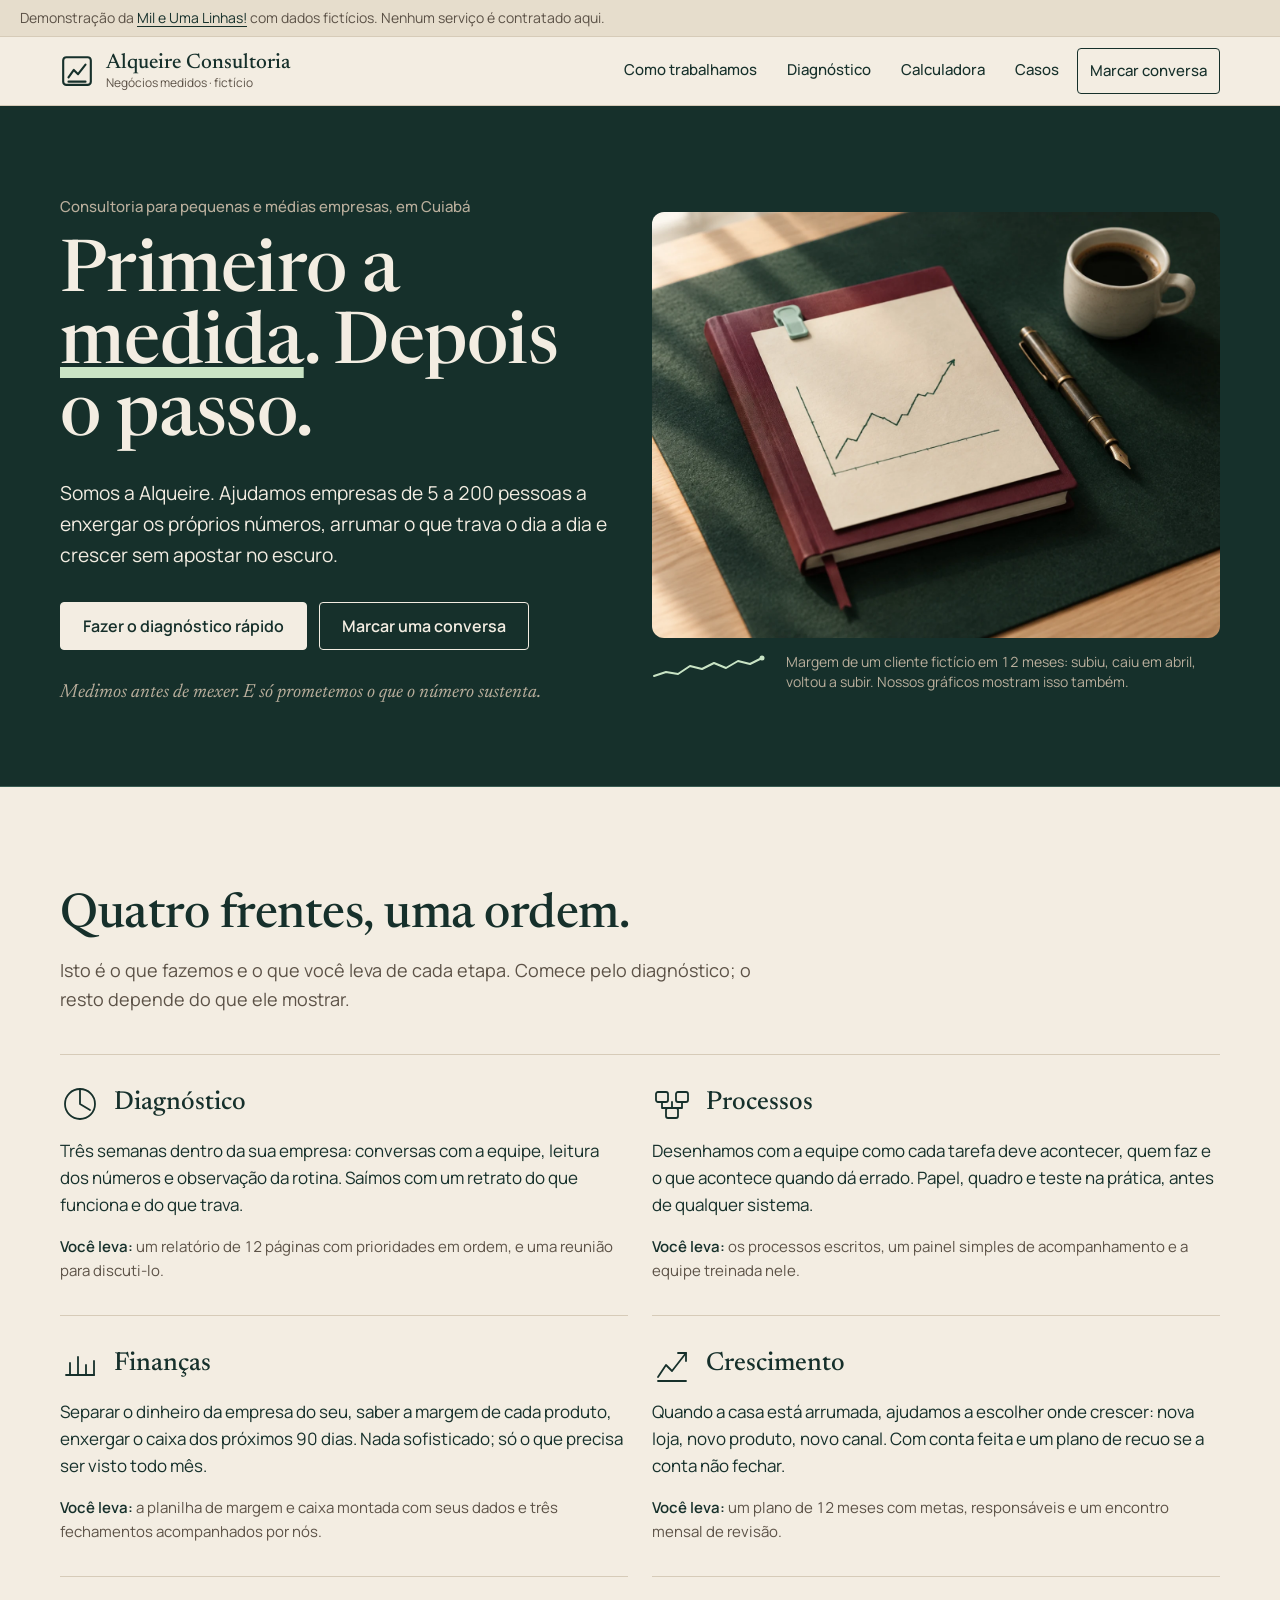
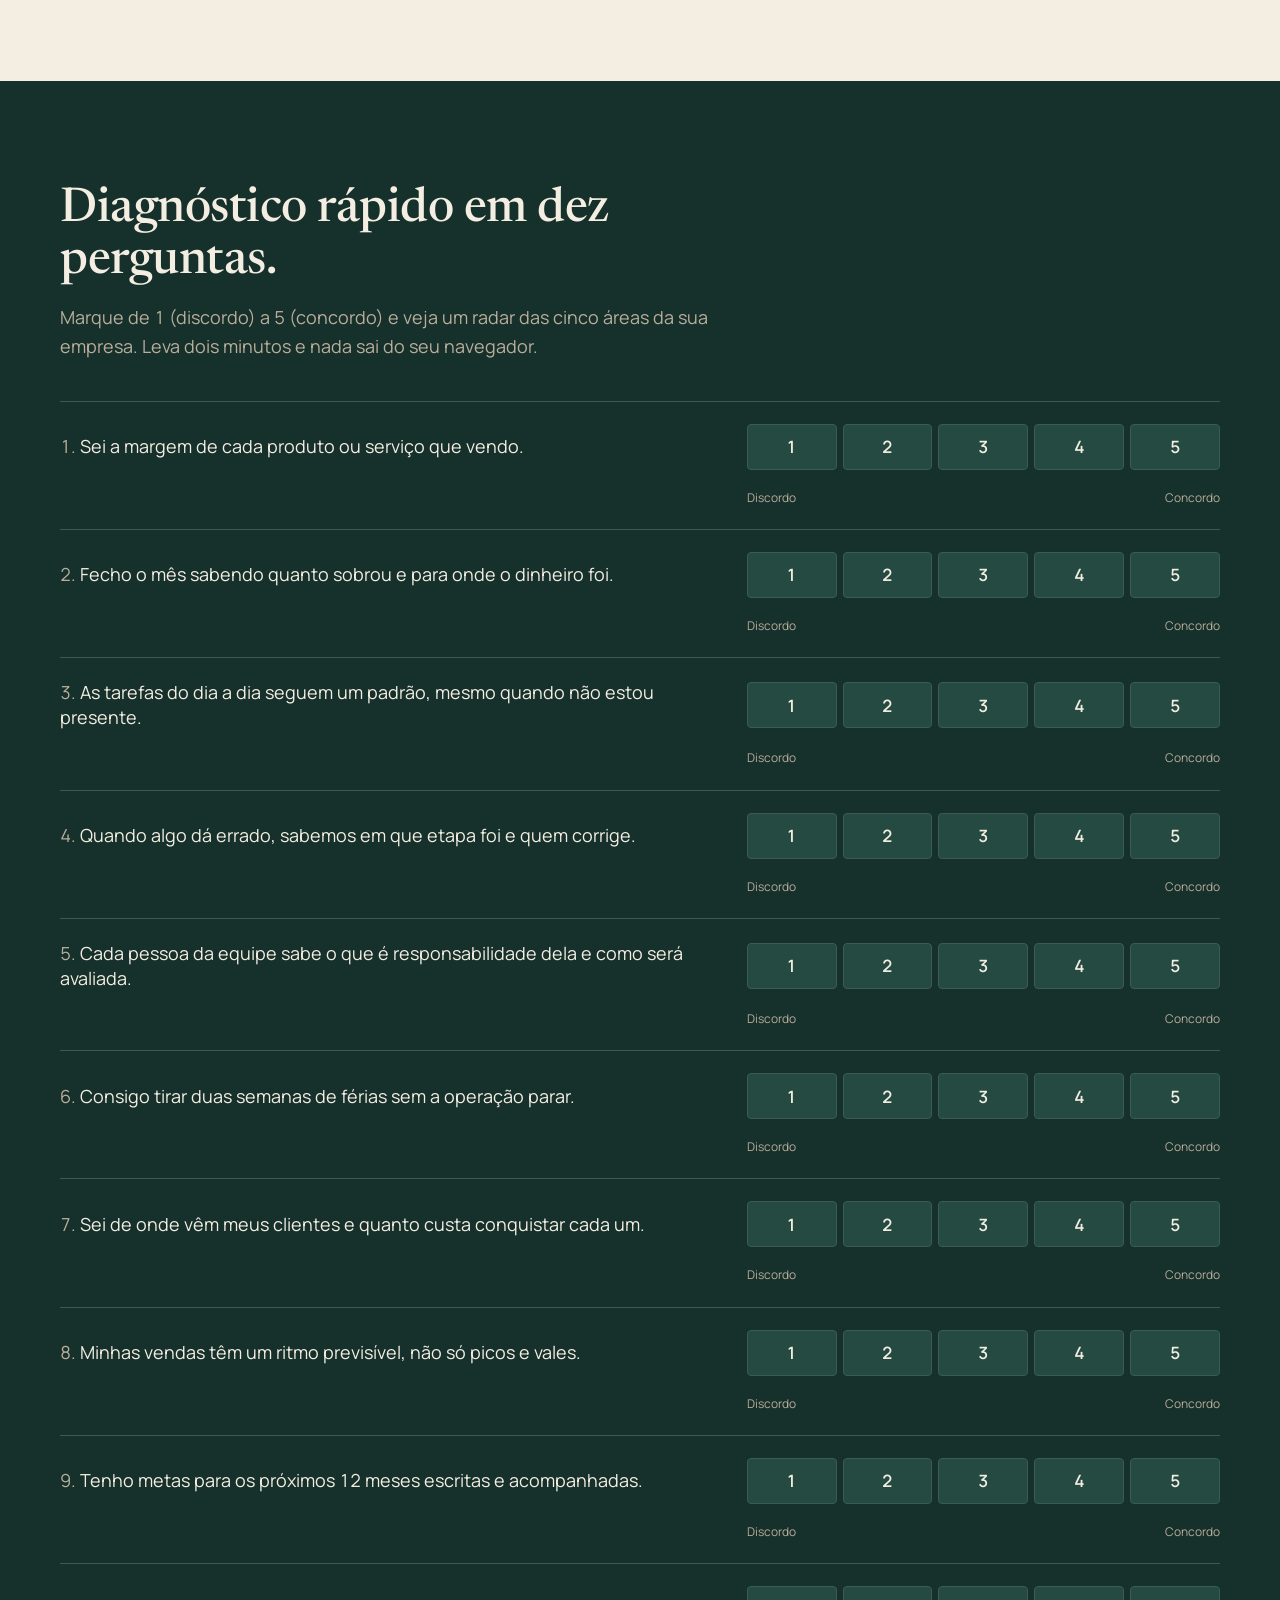
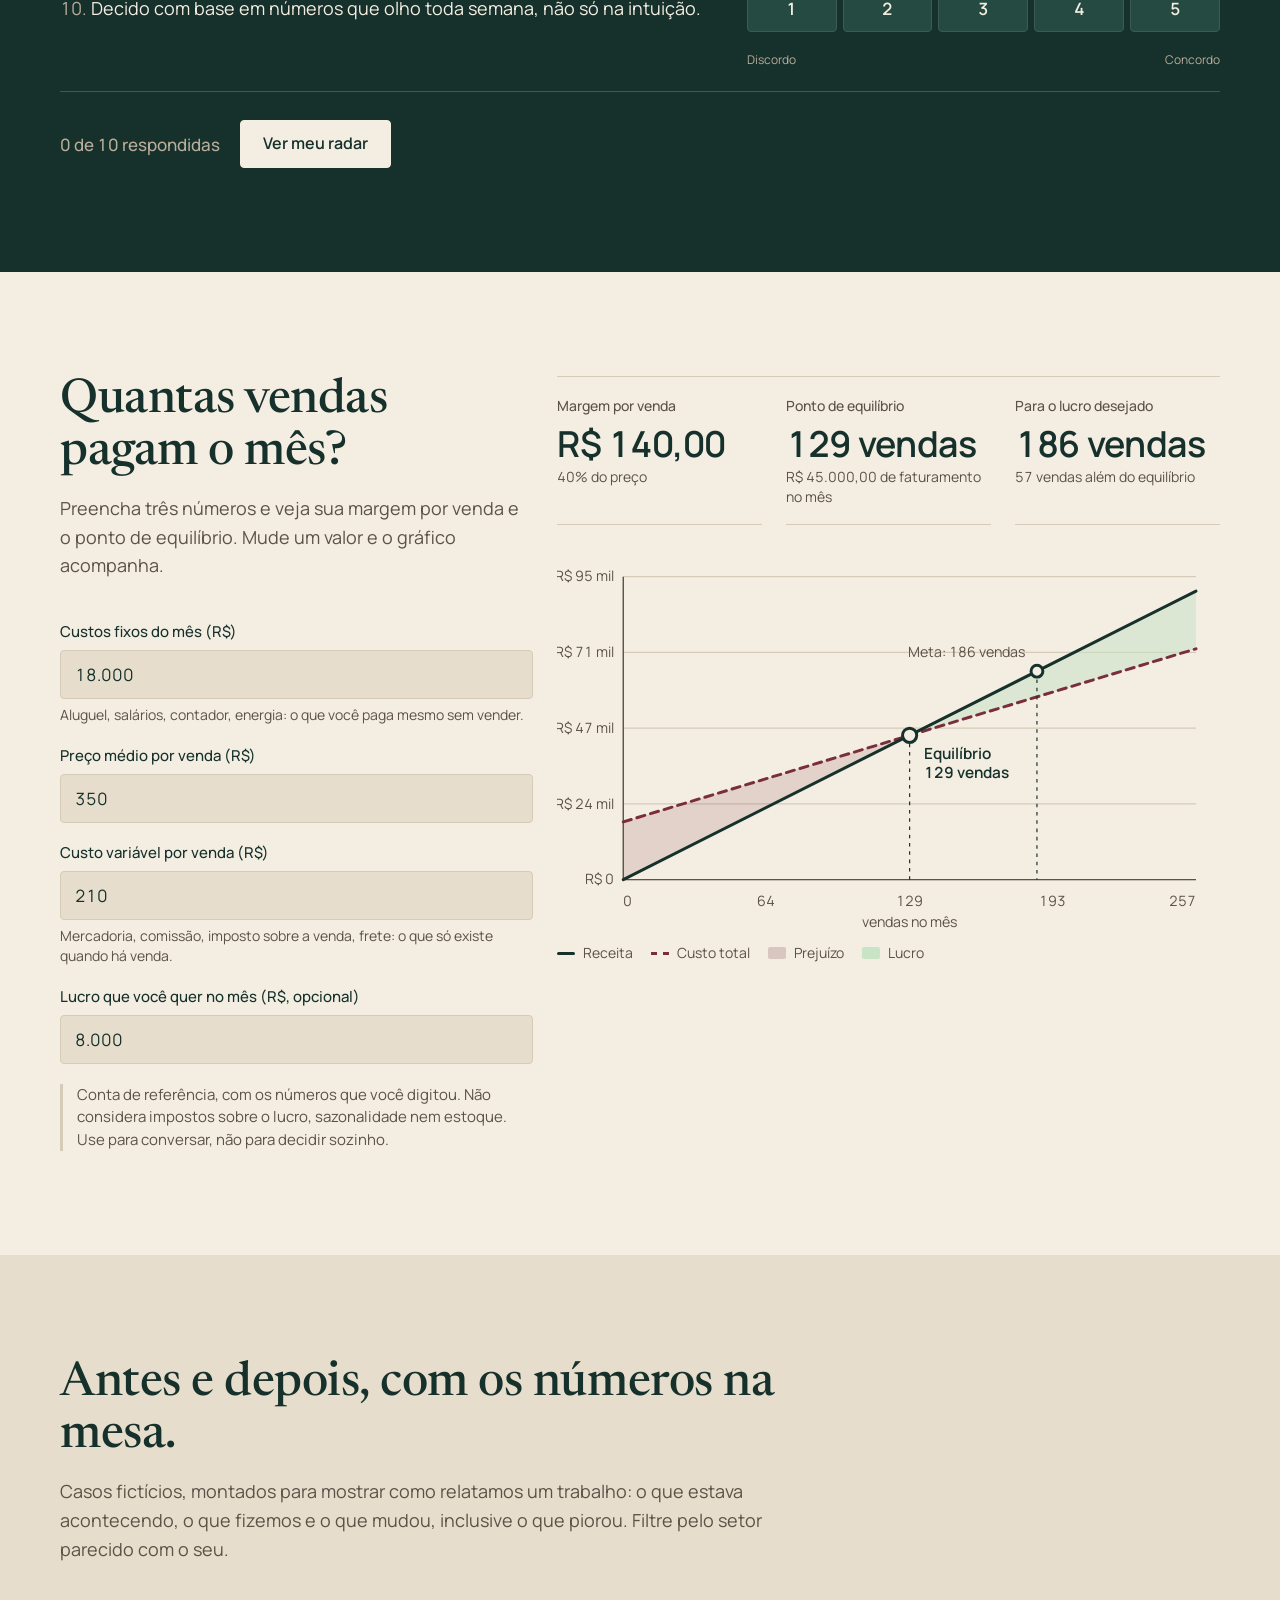
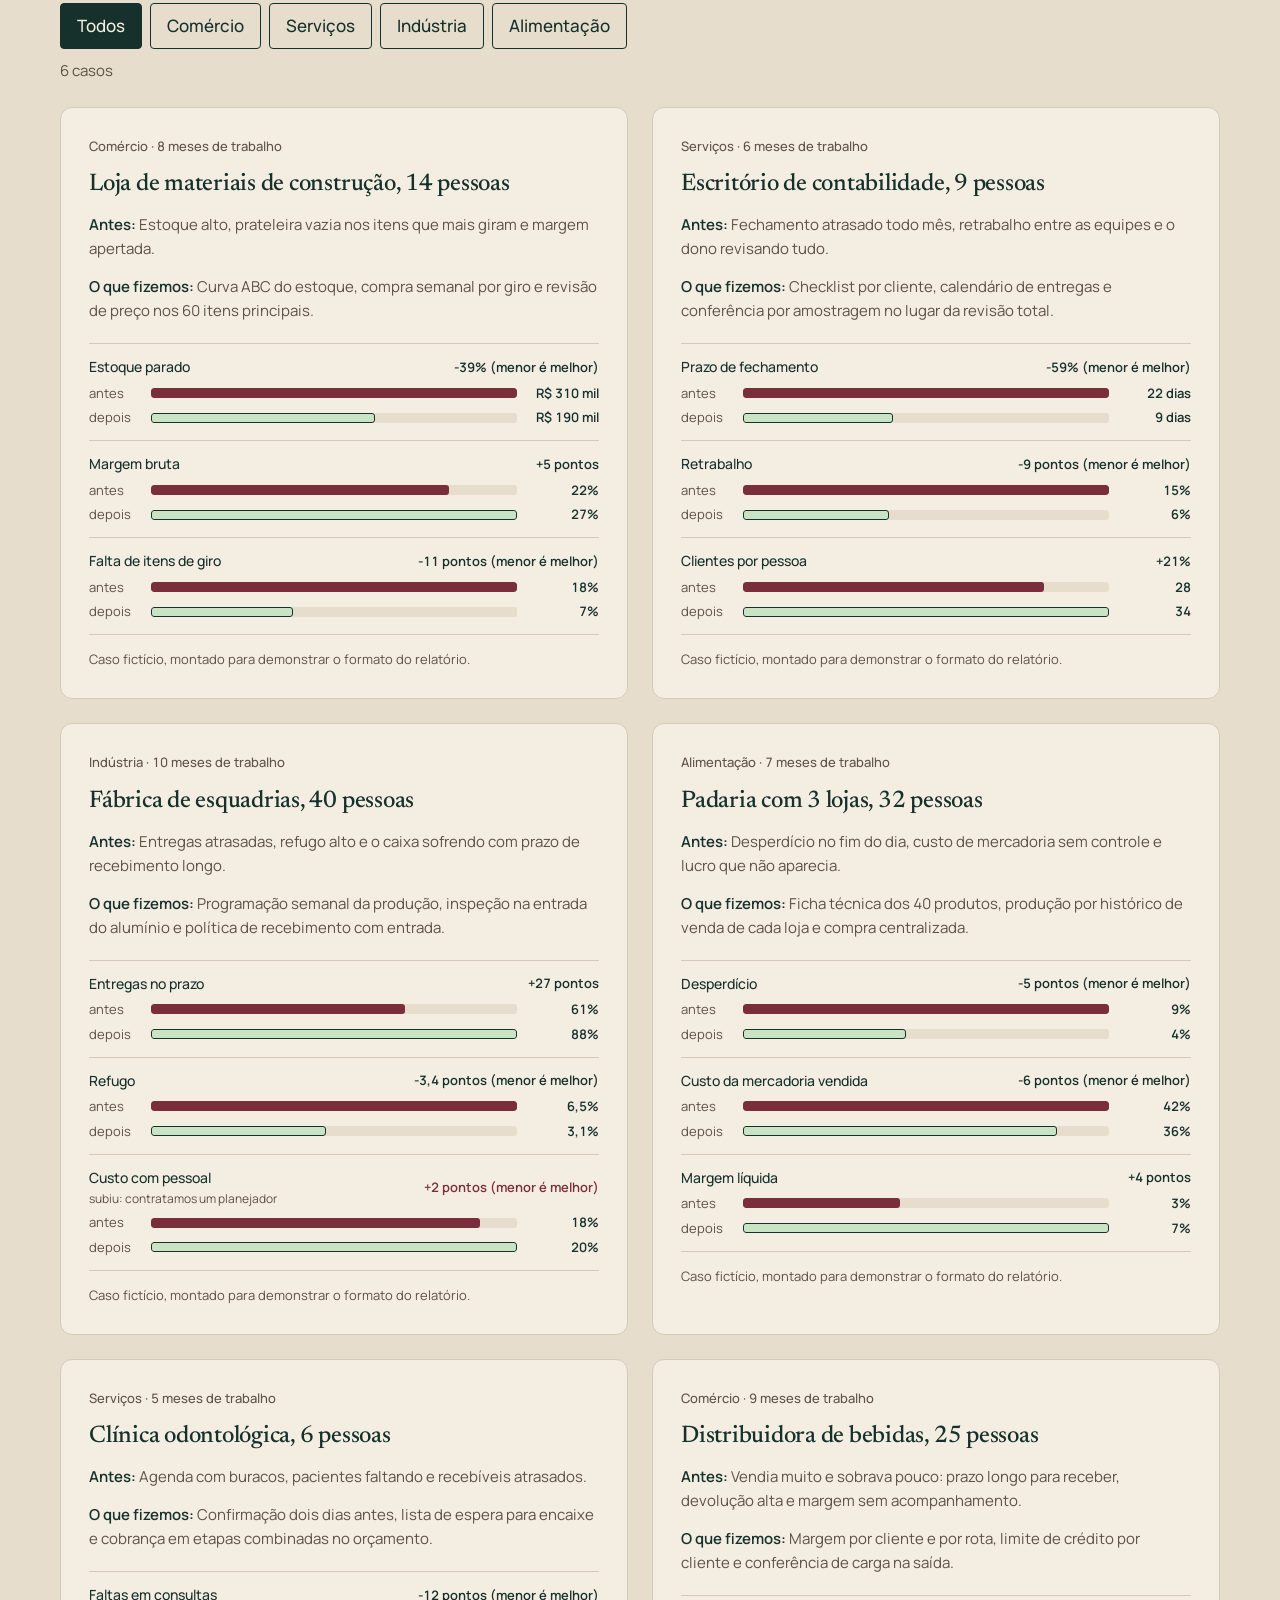
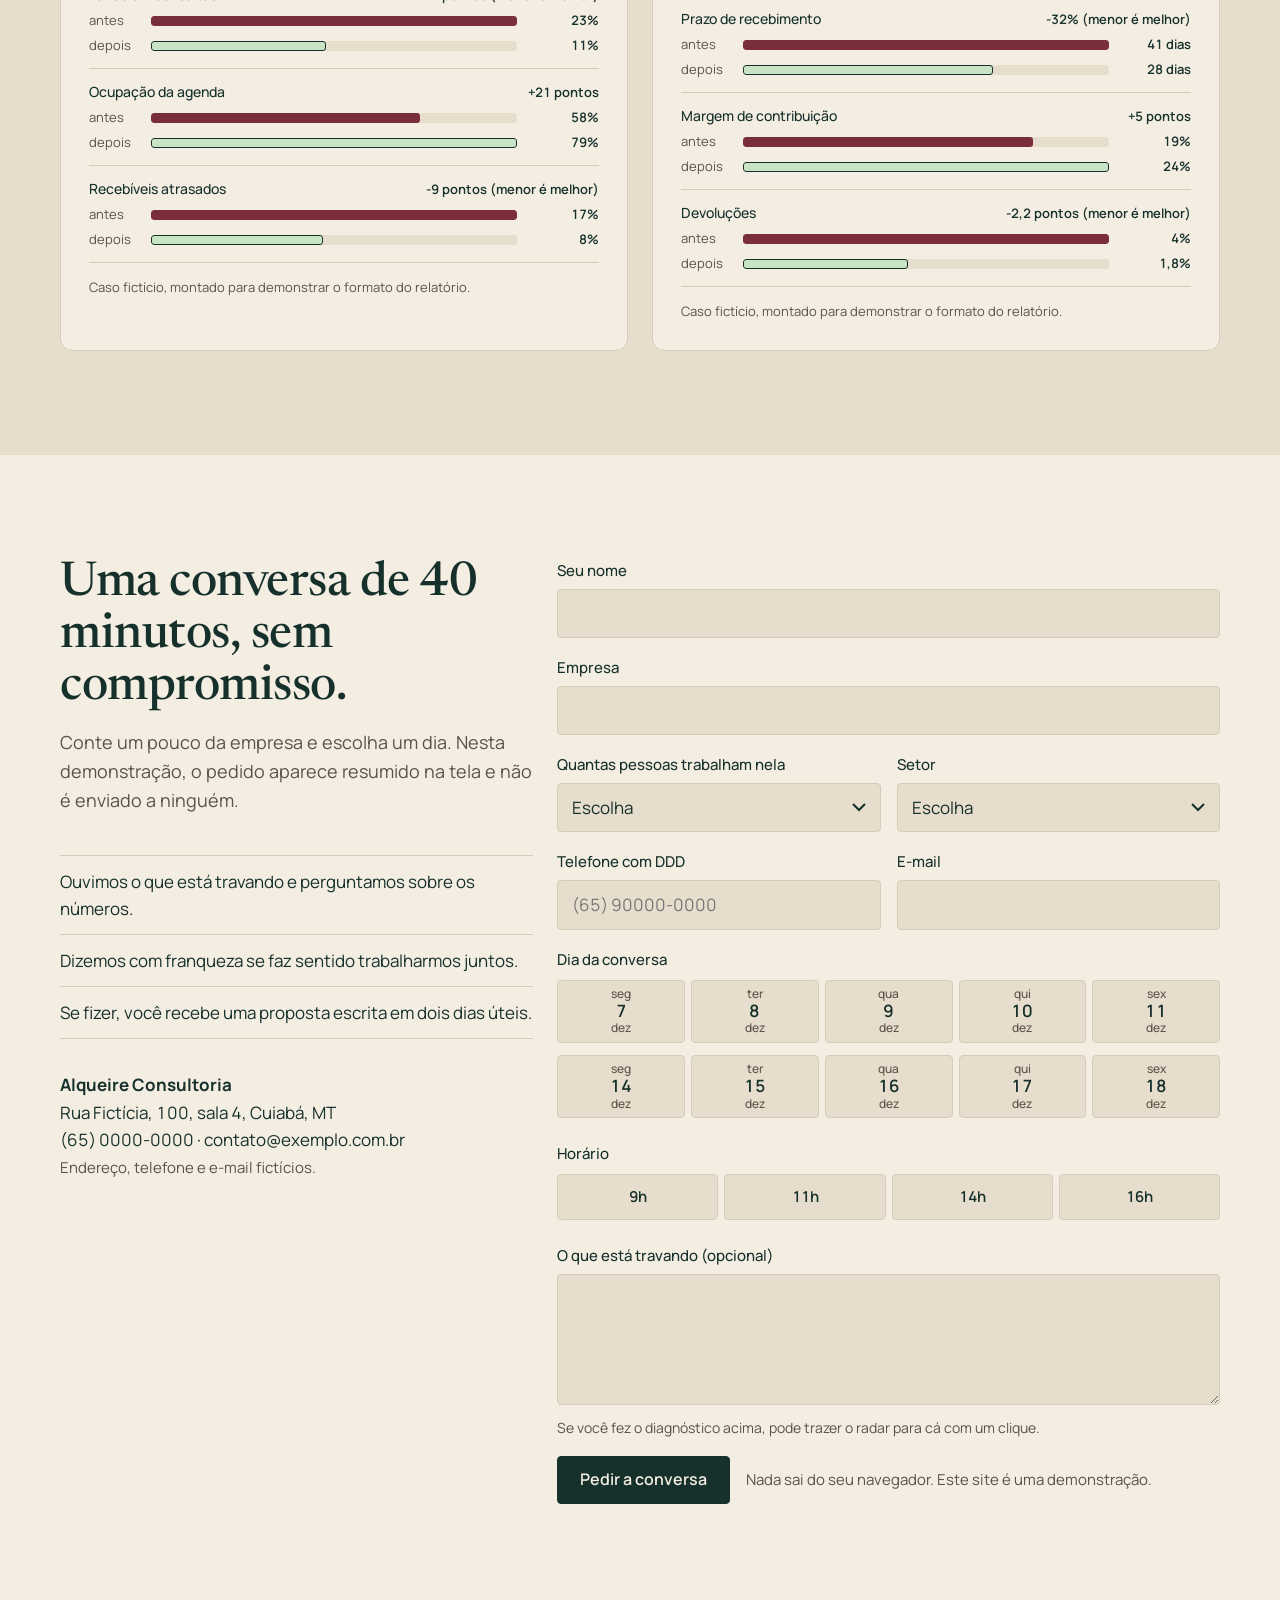
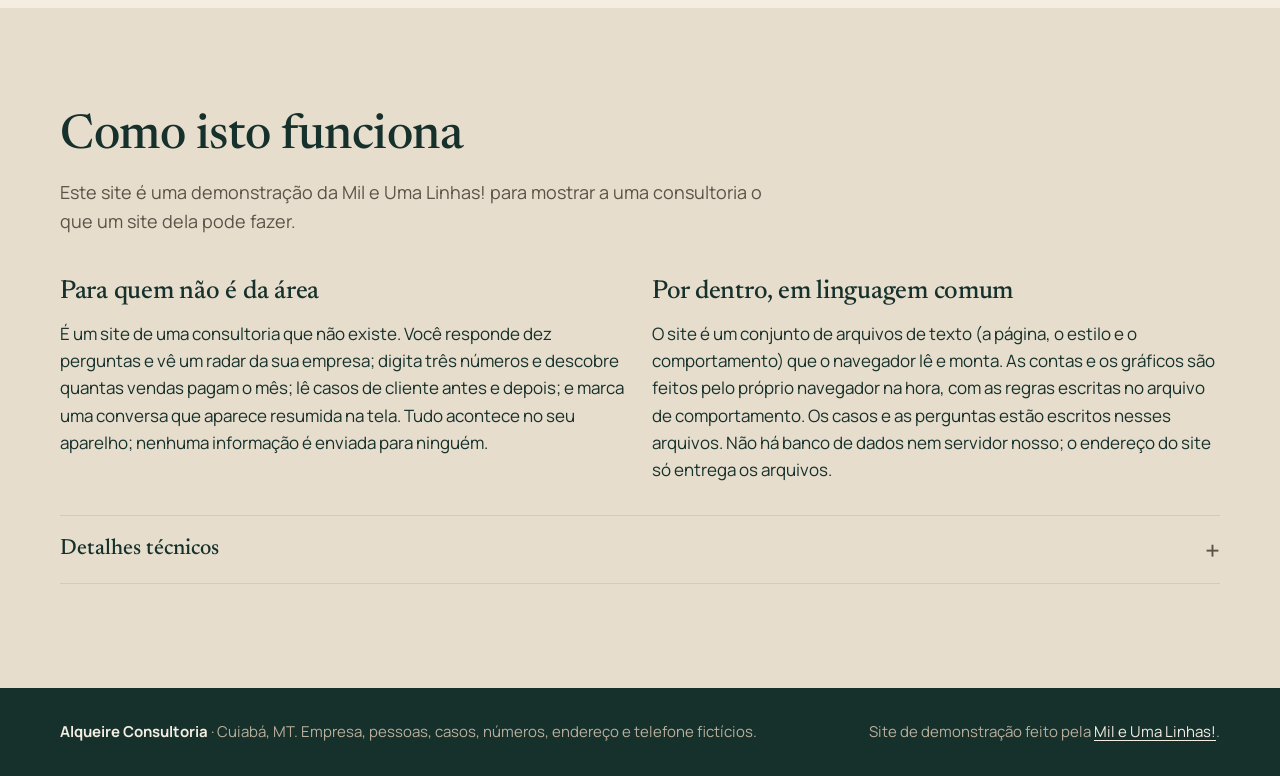
==== commit 94023ddb: "Troca o hero por foto gerada no Canva Substitui img/hero.webp, antes uma composicao provisoria feita" ====
--- a/index.html
+++ b/index.html
@@ -53,7 +53,7 @@
         </div>
         <figure class="hero-figura">
           <div class="hero-moldura">
-            <img class="hero-foto" src="img/hero.webp" width="1600" height="1200" alt="Mesa de trabalho vista de cima: feltro verde-escuro, caderno vinho, uma folha de relatório e uma linha de resultado em verde-menta que sobe, cai e volta a subir." fetchpriority="high">
+            <img class="hero-foto" src="img/hero.webp" width="1440" height="1080" alt="Mesa de trabalho vista de cima: feltro verde-escuro, caderno vinho com uma folha de gráfico em alta, caneta-tinteiro e uma xícara de café." fetchpriority="high">
           </div>
           <figcaption class="hero-legenda">
             <svg class="faisca" viewBox="0 0 120 32" aria-hidden="true" focusable="false"><polyline points="2,22 14,18 26,20 38,12 50,15 62,9 74,14 86,7 98,10 110,4" /><circle cx="110" cy="4" r="2.5" /></svg>
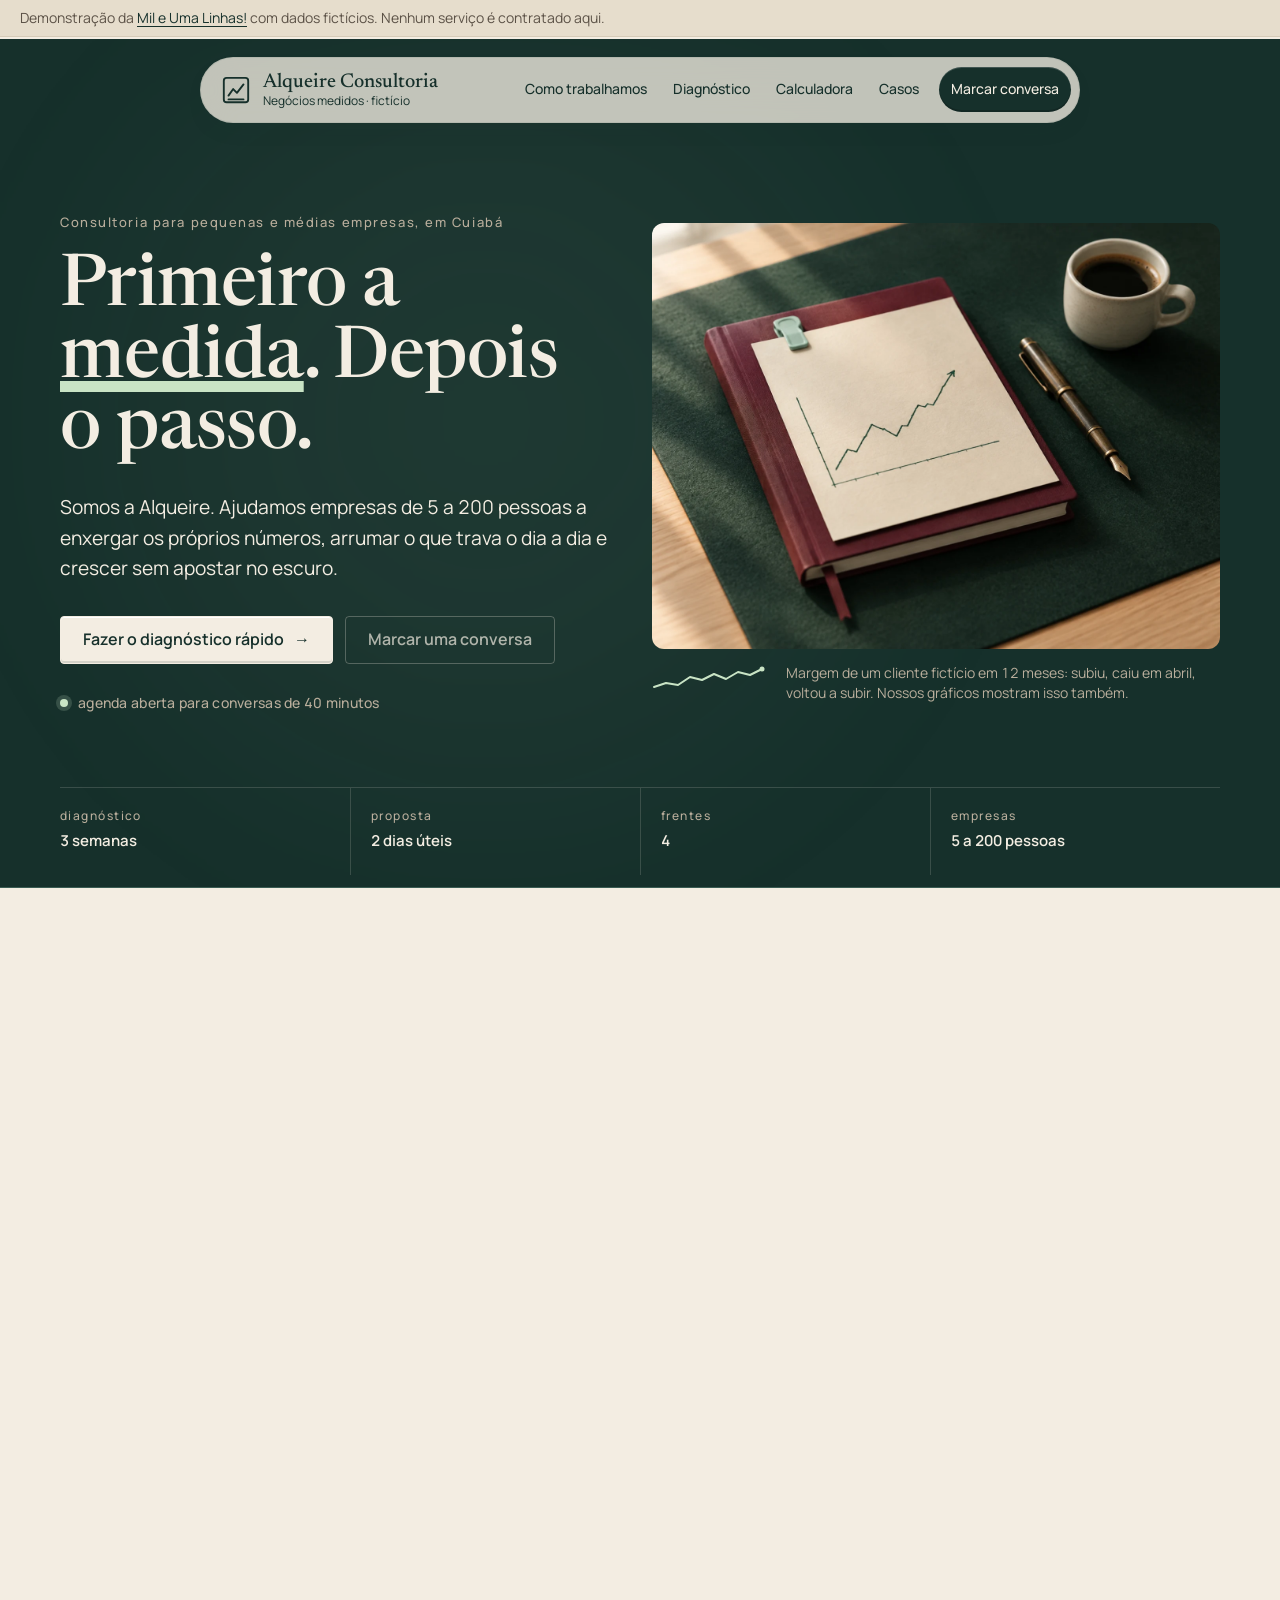
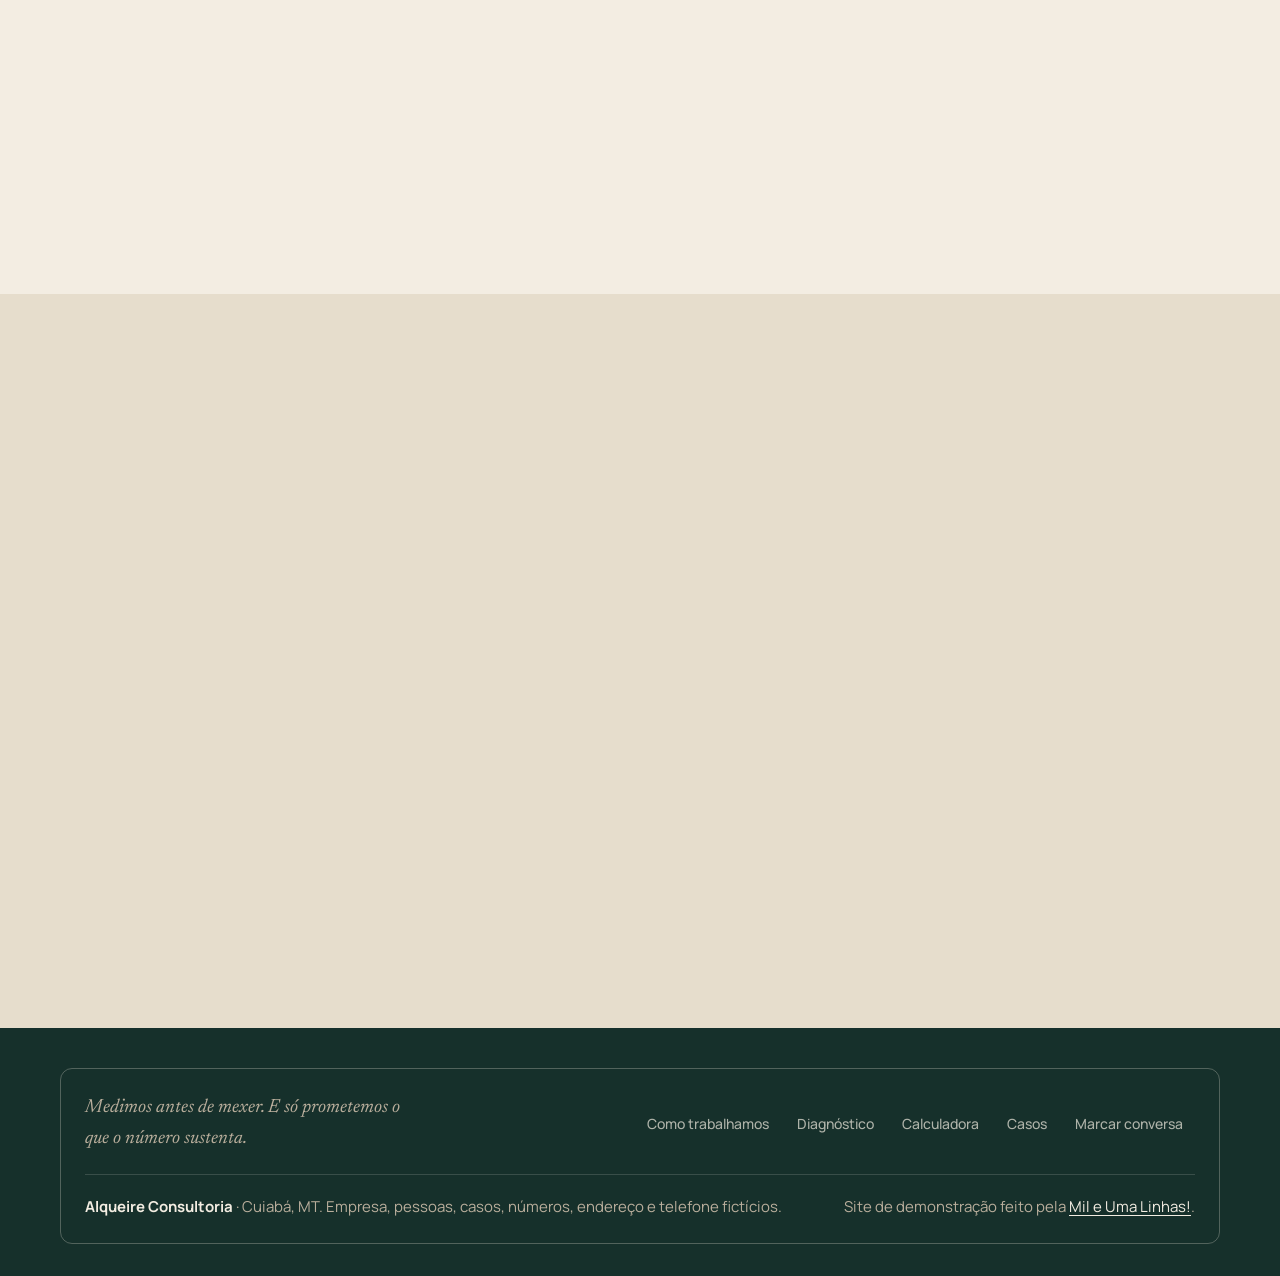
==== commit 1161c9f3: "Leva final: terrasprint-ai + ix7-mission Aplica os padrões do plano da leva final sem mudar a paleta" ====
--- a/index.html
+++ b/index.html
@@ -24,9 +24,8 @@
           <span class="marca-sub">Negócios medidos · fictício</span>
         </span>
       </a>
-      <button class="menu-botao" type="button" aria-expanded="false" aria-controls="menu">
+      <button class="menu-botao" type="button" aria-expanded="false" aria-controls="menu" aria-label="Menu">
         <span class="menu-botao-linhas" aria-hidden="true"></span>
-        <span class="menu-botao-rotulo">Menu</span>
       </button>
       <nav id="menu" class="menu" aria-label="Seções do site">
         <a href="#frentes">Como trabalhamos</a>
@@ -40,16 +39,17 @@
 
   <main id="conteudo">
     <section id="inicio" class="hero escuro" aria-labelledby="hero-titulo">
+      <canvas id="hero-bloom" class="hero-bloom" aria-hidden="true"></canvas>
       <div class="miolo hero-grade">
         <div class="hero-texto">
           <p class="hero-kicker">Consultoria para pequenas e médias empresas, em Cuiabá</p>
           <h1 id="hero-titulo" class="hero-titulo">Primeiro a <span class="grifo">medida</span>. Depois o passo.</h1>
           <p class="hero-apoio">Somos a Alqueire. Ajudamos empresas de 5 a 200 pessoas a enxergar os próprios números, arrumar o que trava o dia a dia e crescer sem apostar no escuro.</p>
           <div class="hero-acoes">
-            <a class="botao botao-claro" href="#diagnostico">Fazer o diagnóstico rápido</a>
+            <a class="botao botao-claro" href="#diagnostico">Fazer o diagnóstico rápido<span class="botao-seta" aria-hidden="true">→</span></a>
             <a class="botao botao-contorno-claro" href="#conversa">Marcar uma conversa</a>
           </div>
-          <p class="hero-posicao"><em>Medimos antes de mexer. E só prometemos o que o número sustenta.</em></p>
+          <p class="hero-status-linha"><span class="ponto" aria-hidden="true"></span>agenda aberta para conversas de 40 minutos</p>
         </div>
         <figure class="hero-figura">
           <div class="hero-moldura">
@@ -61,18 +61,30 @@
           </figcaption>
         </figure>
       </div>
+      <dl class="miolo hero-status" aria-label="Resumo do trabalho">
+        <div><dt>diagnóstico</dt><dd>3 semanas</dd></div>
+        <div><dt>proposta</dt><dd>2 dias úteis</dd></div>
+        <div><dt>frentes</dt><dd>4</dd></div>
+        <div><dt>empresas</dt><dd>5 a 200 pessoas</dd></div>
+      </dl>
     </section>
 
     <section id="frentes" class="secao" aria-labelledby="frentes-titulo">
       <div class="miolo">
-        <div class="secao-cabeca">
-          <h2 id="frentes-titulo">Quatro frentes, uma ordem.</h2>
-          <p class="secao-frase">Isto é o que fazemos e o que você leva de cada etapa. Comece pelo diagnóstico; o resto depende do que ele mostrar.</p>
+        <div class="secao-topo">
+          <div class="secao-cabeca">
+            <p class="eyebrow">frentes de trabalho</p>
+            <h2 id="frentes-titulo">Quatro frentes, uma ordem.</h2>
+            <p class="secao-frase">Isto é o que fazemos e o que você leva de cada etapa. Comece pelo diagnóstico; o resto depende do que ele mostrar.</p>
+          </div>
+          <figure class="foto frentes-foto">
+            <img src="img/mesa-reuniao-papeis.webp" width="1456" height="816" alt="Mesa de madeira clara com feltro verde-escuro, folhas de relatório desfocadas, caderno vinho e duas mãos adultas apontando um gráfico." loading="lazy" decoding="async">
+          </figure>
         </div>
         <dl class="frentes">
           <div class="frente">
             <dt>
-              <svg class="frente-icone" viewBox="0 0 40 40" aria-hidden="true" focusable="false"><circle cx="20" cy="20" r="15" /><path d="M20 5v15l10 6" /></svg>
+              <img class="frente-foto" src="img/frente-diagnostico-trena.webp" width="1024" height="1024" alt="Trena de agrimensor de fita amarela desbotada e um caderno quadriculado sobre feltro verde-escuro, vistos de cima." loading="lazy" decoding="async">
               <span>Diagnóstico</span>
             </dt>
             <dd>
@@ -82,7 +94,7 @@
           </div>
           <div class="frente">
             <dt>
-              <svg class="frente-icone" viewBox="0 0 40 40" aria-hidden="true" focusable="false"><rect x="4" y="8" width="12" height="10" rx="2" /><rect x="24" y="8" width="12" height="10" rx="2" /><rect x="14" y="24" width="12" height="10" rx="2" /><path d="M10 18v6h20v-6M20 24v-6" /></svg>
+              <img class="frente-foto" src="img/frente-processos-fichas.webp" width="1024" height="1024" alt="Fichas de papel kraft ligadas por um fio verde-escuro formando um fluxograma simples sobre uma mesa de madeira clara." loading="lazy" decoding="async">
               <span>Processos</span>
             </dt>
             <dd>
@@ -92,7 +104,7 @@
           </div>
           <div class="frente">
             <dt>
-              <svg class="frente-icone" viewBox="0 0 40 40" aria-hidden="true" focusable="false"><path d="M6 30h28" /><path d="M10 30V18M18 30V12M26 30V20M34 30V16" /></svg>
+              <img class="frente-foto" src="img/frente-financas-planilha.webp" width="1024" height="1024" alt="Planilha impressa com colunas desfocadas, uma calculadora de mesa creme e uma caneta verde-escura sobre o caderno vinho." loading="lazy" decoding="async">
               <span>Finanças</span>
             </dt>
             <dd>
@@ -102,7 +114,7 @@
           </div>
           <div class="frente">
             <dt>
-              <svg class="frente-icone" viewBox="0 0 40 40" aria-hidden="true" focusable="false"><path d="M6 32 L14 20 L20 26 L34 8" /><path d="M26 8h8v8" /><path d="M6 36h28" /></svg>
+              <img class="frente-foto" src="img/frente-crescimento-muda.webp" width="1024" height="1024" alt="Muda verde em vaso de cerâmica creme apoiada sobre um livro-caixa fechado de capa verde-escura, com uma régua de madeira ao lado." loading="lazy" decoding="async">
               <span>Crescimento</span>
             </dt>
             <dd>
@@ -116,9 +128,15 @@
 
     <section id="diagnostico" class="secao escuro" aria-labelledby="diag-titulo">
       <div class="miolo">
-        <div class="secao-cabeca">
-          <h2 id="diag-titulo">Diagnóstico rápido em dez perguntas.</h2>
-          <p class="secao-frase">Marque de 1 (discordo) a 5 (concordo) e veja um radar das cinco áreas da sua empresa. Leva dois minutos e nada sai do seu navegador.</p>
+        <div class="secao-topo secao-topo-diag">
+          <div class="secao-cabeca">
+            <p class="eyebrow">diagnóstico</p>
+            <h2 id="diag-titulo">Diagnóstico rápido em dez perguntas.</h2>
+            <p class="secao-frase">Marque de 1 (discordo) a 5 (concordo) e veja um radar das cinco áreas da sua empresa. Leva dois minutos e nada sai do seu navegador.</p>
+          </div>
+          <figure class="foto diag-foto">
+            <img src="img/quadro-post-its.webp" width="1088" height="1360" alt="Quadro branco com post-its em verde-menta, creme e vinho organizados em cinco colunas, e uma mão adulta colando um deles." loading="lazy" decoding="async">
+          </figure>
         </div>
         <form id="form-diag" class="diag" novalidate>
           <ol class="diag-lista">
@@ -256,7 +274,7 @@
           <div class="diag-acoes">
             <p id="diag-progresso" class="diag-progresso" aria-live="polite">0 de 10 respondidas</p>
             <p id="diag-erro" class="erro erro-claro" role="alert" hidden>Faltam perguntas. Marque uma resposta em cada uma antes de ver o radar.</p>
-            <button class="botao botao-claro" type="submit">Ver meu radar</button>
+            <button class="botao botao-claro" type="submit">Ver meu radar<span class="botao-seta" aria-hidden="true">→</span></button>
           </div>
         </form>
 
@@ -273,7 +291,7 @@
             <ul id="diag-dicas" class="diag-dicas"></ul>
             <p class="aviso aviso-claro">É um retrato rápido, feito só a partir das suas respostas. Não substitui um diagnóstico de verdade e não promete resultado nenhum. Nada foi enviado nem guardado.</p>
             <div class="diag-resultado-acoes">
-              <a id="diag-levar" class="botao botao-claro" href="#conversa">Levar o radar para a conversa</a>
+              <a id="diag-levar" class="botao botao-claro" href="#conversa">Levar o radar para a conversa<span class="botao-seta" aria-hidden="true">→</span></a>
               <button id="diag-refazer" class="botao botao-contorno-claro" type="button">Refazer</button>
             </div>
           </div>
@@ -285,6 +303,7 @@
       <div class="miolo calc-grade">
         <div class="calc-coluna">
           <div class="secao-cabeca">
+            <p class="eyebrow">calculadora</p>
             <h2 id="calc-titulo">Quantas vendas pagam o mês?</h2>
             <p class="secao-frase">Preencha três números e veja sua margem por venda e o ponto de equilíbrio. Mude um valor e o gráfico acompanha.</p>
           </div>
@@ -348,6 +367,7 @@
     <section id="casos" class="secao papel2" aria-labelledby="casos-titulo">
       <div class="miolo">
         <div class="secao-cabeca">
+          <p class="eyebrow">casos</p>
           <h2 id="casos-titulo">Antes e depois, com os números na mesa.</h2>
           <p class="secao-frase">Casos fictícios, montados para mostrar como relatamos um trabalho: o que estava acontecendo, o que fizemos e o que mudou, inclusive o que piorou. Filtre pelo setor parecido com o seu.</p>
         </div>
@@ -367,6 +387,7 @@
       <div class="miolo conversa-grade">
         <div class="conversa-texto">
           <div class="secao-cabeca">
+            <p class="eyebrow">conversa</p>
             <h2 id="conversa-titulo">Uma conversa de 40 minutos, sem compromisso.</h2>
             <p class="secao-frase">Conte um pouco da empresa e escolha um dia. Nesta demonstração, o pedido aparece resumido na tela e não é enviado a ninguém.</p>
           </div>
@@ -375,6 +396,9 @@
             <li>Dizemos com franqueza se faz sentido trabalharmos juntos.</li>
             <li>Se fizer, você recebe uma proposta escrita em dois dias úteis.</li>
           </ul>
+          <figure class="foto conversa-foto">
+            <img src="img/sala-conversa.webp" width="1456" height="1088" alt="Sala de reunião pequena com mesa redonda de madeira clara, duas cadeiras, duas xícaras de café, um caderno vinho e janela com luz de manhã." loading="lazy" decoding="async">
+          </figure>
           <address class="conversa-endereco">
             <strong>Alqueire Consultoria</strong><br>
             Rua Fictícia, 100, sala 4, Cuiabá, MT<br>
@@ -453,7 +477,7 @@
           </div>
           <div class="conversa-acoes">
             <p id="conversa-erro" class="erro" role="alert" hidden>Faltam dados. Os campos marcados precisam ser corrigidos.</p>
-            <button class="botao" type="submit">Pedir a conversa</button>
+            <button class="botao" type="submit">Pedir a conversa<span class="botao-seta" aria-hidden="true">→</span></button>
             <p class="apoio">Nada sai do seu navegador. Este site é uma demonstração.</p>
           </div>
         </form>
@@ -481,6 +505,7 @@
     <section id="como-funciona" class="secao papel2" aria-labelledby="como-titulo">
       <div class="miolo como">
         <div class="secao-cabeca">
+          <p class="eyebrow">como funciona</p>
           <h2 id="como-titulo">Como isto funciona</h2>
           <p class="secao-frase">Este site é uma demonstração da Mil e Uma Linhas! para mostrar a uma consultoria o que um site dela pode fazer.</p>
         </div>
@@ -510,9 +535,23 @@
   </main>
 
   <footer class="rodape escuro">
-    <div class="miolo rodape-linha">
-      <p><strong>Alqueire Consultoria</strong> · Cuiabá, MT. Empresa, pessoas, casos, números, endereço e telefone fictícios.</p>
-      <p>Site de demonstração feito pela <a href="https://mileumalinhas.com.br" rel="noopener">Mil e Uma Linhas!</a>.</p>
+    <div class="miolo">
+      <div class="rodape-painel">
+        <div class="rodape-topo">
+          <p class="rodape-posicao"><em>Medimos antes de mexer. E só prometemos o que o número sustenta.</em></p>
+          <nav class="rodape-menu" aria-label="Seções do site, no rodapé">
+            <a href="#frentes">Como trabalhamos</a>
+            <a href="#diagnostico">Diagnóstico</a>
+            <a href="#calculadora">Calculadora</a>
+            <a href="#casos">Casos</a>
+            <a href="#conversa">Marcar conversa</a>
+          </nav>
+        </div>
+        <div class="rodape-linha">
+          <p><strong>Alqueire Consultoria</strong> · Cuiabá, MT. Empresa, pessoas, casos, números, endereço e telefone fictícios.</p>
+          <p>Site de demonstração feito pela <a href="https://mileumalinhas.com.br" rel="noopener">Mil e Uma Linhas!</a>.</p>
+        </div>
+      </div>
     </div>
   </footer>
 
--- a/css/estilo.css
+++ b/css/estilo.css
@@ -1,6 +1,8 @@
 /* Alqueire Consultoria: estilo do site de demonstração.
-   Identidade em docs/identidade.md. Sem gradiente decorativo, sem sombra em cartão.
-   Separação por linha de 1px ou troca de fundo. */
+   Identidade em docs/identidade.md. Leva final: padrões do terrasprint-ai (seções claras:
+   cápsula de navegação, cartões de papel com sombra tingida, pílulas, rise reveal, bloom)
+   e do ix7-mission (seções escuras: painéis de vidro, faixa de status, cartões de token,
+   controle de segmentos, painel de ação). A paleta não muda. */
 
 @font-face {
   font-family: "Newsreader";
@@ -37,6 +39,19 @@
   --vinho: #7A2E3B;
   --vinho-claro: #E9B7C0;
 
+  /* Vidro e hairlines das seções escuras (ix7-mission) */
+  --vidro: rgba(36, 74, 65, 0.48);
+  --papel-16: rgba(243, 237, 226, 0.16);
+  --papel-27: rgba(243, 237, 226, 0.27);
+  --papel-69: rgba(243, 237, 226, 0.69);
+  /* Sombras tingidas de tinta das seções claras (terrasprint-ai) */
+  --sombra-cartao: inset 0 1px 0 rgba(255, 255, 255, 0.85), 0 14px 28px -18px rgba(22, 48, 43, 0.25);
+  --sombra-pilula: inset 0 1px 0 rgba(255, 255, 255, 0.85), 0 18px 34px -18px rgba(22, 48, 43, 0.25);
+  --sombra-capsula: 0 10px 30px -18px rgba(22, 48, 43, 0.25);
+  --sombra-capsula-funda: 0 18px 40px -18px rgba(22, 48, 43, 0.4);
+  --topo-altura: 64px;
+  --rise: cubic-bezier(0.22, 0.61, 0.36, 1);
+
   --serif: "Newsreader", Georgia, "Times New Roman", serif;
   --sans: "Manrope", "Segoe UI", Arial, sans-serif;
 
@@ -87,6 +102,8 @@
 .escuro :focus-visible { outline-color: var(--menta); }
 
 .miolo { width: min(100% - 2 * var(--margem), var(--largura)); margin-inline: auto; }
+/* A cápsula flutua: alvos de âncora e de scrollIntoView param abaixo dela */
+.secao, .diag-resultado, .diag, .conversa-resumo, .conversa { scroll-margin-top: calc(var(--topo-altura) + 36px); }
 
 .pular {
   position: absolute; left: 8px; top: -60px; z-index: 50;
@@ -103,27 +120,35 @@
 }
 .faixa-demo a { color: var(--mata); }
 
-/* Cabeçalho */
+/* Cabeçalho: cápsula de navegação fosca, flutuante, 880px (terrasprint-ai) */
 .topo {
-  position: sticky; top: 0; z-index: 40;
-  background: var(--papel); border-bottom: 1px solid var(--linha);
-}
-.topo-linha { display: flex; align-items: center; justify-content: space-between; gap: 16px; min-height: 68px; flex-wrap: wrap; }
-.marca { display: flex; align-items: center; gap: 12px; text-decoration: none; padding: 10px 0; }
-.marca-icone { width: 34px; height: 34px; fill: none; stroke: var(--mata); stroke-width: 2; stroke-linecap: round; stroke-linejoin: round; flex-shrink: 0; }
-.marca-texto { display: flex; flex-direction: column; line-height: 1.15; }
-.marca-nome { font-family: var(--serif); font-size: 21px; font-weight: 500; }
-.marca-sub { font-size: 12px; color: var(--terra); }
-
-.menu { display: flex; gap: 6px; flex-wrap: wrap; }
-.menu a { text-decoration: none; padding: 10px 12px; border-radius: var(--raio); font-weight: 500; font-size: 15px; }
-.menu a:hover { background: var(--papel2); }
-.menu-destaque { border: 1.5px solid var(--mata); }
+  position: sticky; top: 20px; z-index: 40;
+  width: min(100% - 2 * var(--margem), 880px); margin: 20px auto 0;
+  background: rgba(243, 237, 226, 0.78);
+  -webkit-backdrop-filter: blur(18px); backdrop-filter: blur(18px);
+  border: 1px solid rgba(22, 48, 43, 0.08); border-radius: 36px;
+  box-shadow: var(--sombra-capsula);
+  transition: background var(--dur), box-shadow var(--dur);
+}
+.topo.rolado { background: rgba(243, 237, 226, 0.9); box-shadow: var(--sombra-capsula-funda); }
+.topo-linha { width: auto; display: flex; align-items: center; justify-content: space-between; gap: 16px; min-height: var(--topo-altura); padding: 6px 8px 6px 20px; }
+.marca { display: flex; align-items: center; gap: 12px; text-decoration: none; padding: 6px 0; min-width: 0; min-height: 44px; }
+.marca-icone { width: 30px; height: 30px; fill: none; stroke: var(--mata); stroke-width: 2; stroke-linecap: round; stroke-linejoin: round; flex-shrink: 0; }
+.marca-texto { display: flex; flex-direction: column; line-height: 1.15; min-width: 0; }
+.marca-nome { font-family: var(--serif); font-size: 20px; font-weight: 500; white-space: nowrap; }
+.marca-sub { font-size: 12px; color: var(--mata); white-space: nowrap; }
+
+.menu { display: flex; gap: 2px; align-items: center; }
+.menu a { text-decoration: none; padding: 11px 12px; min-height: 44px; display: inline-flex; align-items: center; border-radius: 999px; font-weight: 500; font-size: 14px; color: var(--mata); transition: color 160ms, background var(--dur); white-space: nowrap; }
+.menu a:hover { background: rgba(22, 48, 43, 0.06); color: var(--mata); }
+.menu-destaque { background: var(--mata); color: var(--papel); margin-left: 6px; box-shadow: inset 0 1px 0 rgba(255, 255, 255, 0.18), inset 0 -2px 0 rgba(0, 0, 0, 0.18); }
+.menu a.menu-destaque { color: var(--papel); }
+.menu a.menu-destaque:hover { background: var(--mata2); }
 
 .menu-botao {
-  display: none; align-items: center; gap: 10px;
-  background: none; border: 1.5px solid var(--mata); border-radius: var(--raio);
-  padding: 8px 12px; cursor: pointer; min-height: 44px;
+  display: none; align-items: center; justify-content: center;
+  background: var(--papel); border: 1px solid rgba(22, 48, 43, 0.12); border-radius: 50%;
+  width: 46px; height: 46px; padding: 0; cursor: pointer; flex-shrink: 0;
 }
 .menu-botao-linhas, .menu-botao-linhas::before, .menu-botao-linhas::after {
   display: block; width: 18px; height: 2px; background: var(--mata); content: ""; position: relative;
@@ -134,21 +159,24 @@
 .menu-botao[aria-expanded="true"] .menu-botao-linhas::before { top: 0; transform: rotate(45deg); }
 .menu-botao[aria-expanded="true"] .menu-botao-linhas::after { top: 0; transform: rotate(-45deg); }
 
-/* Botões */
+/* Botões: highlight de 1px no topo, sombra interna embaixo, sobe 2px no hover e a seta desce 2px (terrasprint-ai) */
 .botao {
-  display: inline-flex; align-items: center; justify-content: center; gap: 8px;
+  display: inline-flex; align-items: center; justify-content: center; gap: 10px;
   min-height: 48px; padding: 10px 22px; border-radius: var(--raio);
   background: var(--mata); color: var(--papel); border: 1.5px solid var(--mata);
+  box-shadow: inset 0 1px 0 rgba(255, 255, 255, 0.22), inset 0 -2px 0 rgba(0, 0, 0, 0.22);
   font-weight: 600; font-size: 16px; text-decoration: none; cursor: pointer; text-align: center;
-  transition: background var(--dur), color var(--dur), border-color var(--dur);
-}
-.botao:hover { background: var(--mata2); border-color: var(--mata2); }
-.botao-contorno { background: transparent; color: var(--mata); }
+  transition: background var(--dur), color var(--dur), border-color var(--dur), transform 200ms var(--rise);
+}
+.botao:hover { background: var(--mata2); border-color: var(--mata2); transform: translateY(-2px); }
+.botao-seta { display: inline-block; transition: transform 200ms var(--rise); }
+.botao:hover .botao-seta { transform: translateY(2px); }
+.botao-contorno { background: transparent; color: var(--mata); box-shadow: none; }
 .botao-contorno:hover { background: var(--papel2); }
-.botao-claro { background: var(--papel); color: var(--mata); border-color: var(--papel); }
+.botao-claro { background: var(--papel); color: var(--mata); border-color: var(--papel); box-shadow: inset 0 1px 0 #fff, inset 0 -2px 0 rgba(22, 48, 43, 0.14); }
 .botao-claro:hover { background: var(--menta); border-color: var(--menta); }
-.botao-contorno-claro { background: transparent; color: var(--papel); border-color: var(--papel); }
-.botao-contorno-claro:hover { background: var(--mata2); }
+.botao-contorno-claro { background: transparent; color: var(--papel-69); border-color: var(--papel-27); box-shadow: none; transition: color 160ms, border-color 160ms, background var(--dur), transform 200ms var(--rise); }
+.botao-contorno-claro:hover { color: var(--papel); border-color: var(--papel); background: rgba(243, 237, 226, 0.06); }
 
 /* Seções */
 .secao { padding-block: var(--secao); }
@@ -156,6 +184,27 @@
 .papel2 { background: var(--papel2); }
 .secao-cabeca { max-width: 720px; margin-bottom: 40px; }
 .secao-cabeca h2 { font-size: clamp(32px, 4.2vw, 48px); line-height: 1.08; margin-bottom: 14px; }
+.eyebrow {
+  display: inline-block; font-size: 12px; font-weight: 500; line-height: 1.2;
+  padding: 7px 14px; border-radius: 999px;
+  background: rgba(201, 228, 197, 0.35); color: var(--mata); margin: 0 0 24px;
+}
+.escuro .eyebrow { background: rgba(243, 237, 226, 0.12); color: var(--papel); }
+
+/* Cabeça de seção com foto à direita (colunas 8 a 12) */
+.secao-topo { display: grid; grid-template-columns: repeat(12, minmax(0, 1fr)); gap: 32px var(--calha); align-items: end; margin-bottom: 40px; }
+.secao-topo .secao-cabeca { grid-column: 1 / 8; margin-bottom: 0; }
+.secao-topo .foto { grid-column: 8 / -1; }
+.secao-topo-diag .secao-cabeca { grid-column: 1 / 8; align-self: end; padding-bottom: 8px; }
+.secao-topo-diag .foto { grid-column: 9 / -1; }
+
+/* Fotos: contêiner com proporção, cor média de fundo enquanto carrega */
+.foto { margin: 0; border-radius: var(--raio-grande); overflow: hidden; background: var(--papel2); }
+.foto img { width: 100%; height: 100%; object-fit: cover; }
+.frentes-foto { aspect-ratio: 16 / 9; background: var(--mata2); }
+.diag-foto { aspect-ratio: 4 / 5; background: var(--papel2); }
+.conversa-foto { aspect-ratio: 4 / 3; margin-bottom: 32px; }
+.caso-foto { aspect-ratio: 3 / 2; border-radius: 6px; background: var(--linha); margin-bottom: 14px; }
 .secao-frase { font-size: 18px; color: var(--terra); }
 .escuro .secao-frase { color: var(--terra-clara); }
 .sub { font-size: clamp(22px, 2.4vw, 26px); line-height: 1.25; margin-bottom: 12px; }
@@ -171,16 +220,33 @@
 .erro { color: var(--vinho); font-size: 15px; font-weight: 500; margin: 6px 0 0; }
 .erro-claro { color: var(--vinho-claro); }
 
-/* Hero */
-.hero { padding-block: clamp(48px, 7vw, 96px) clamp(40px, 6vw, 80px); border-bottom: 1px solid var(--linha-escura); }
-.hero-grade { display: grid; grid-template-columns: minmax(0, 6fr) minmax(0, 6fr); gap: 48px var(--calha); align-items: center; }
-.hero-kicker { color: var(--terra-clara); font-size: 15px; font-weight: 500; margin-bottom: 20px; }
+/* Hero: a cápsula flutua sobre ele (margem negativa do tamanho da cápsula + 20px) */
+.hero {
+  position: relative; overflow: hidden;
+  margin-top: calc(-1 * (var(--topo-altura) + 20px));
+  padding-block: calc(var(--topo-altura) + 20px + clamp(48px, 7vw, 96px)) 12px;
+  border-bottom: 1px solid var(--linha-escura);
+}
+.hero-bloom { position: absolute; inset: 0; width: 100%; height: 100%; pointer-events: none; filter: blur(60px); z-index: 0; }
+.hero-grade { position: relative; z-index: 1; display: grid; grid-template-columns: minmax(0, 6fr) minmax(0, 6fr); gap: 48px var(--calha); align-items: center; }
+.hero-kicker { color: var(--terra-clara); font-size: 13px; font-weight: 500; letter-spacing: 0.12em; margin-bottom: 20px; }
+.hero-status-linha { display: flex; align-items: center; gap: 10px; font-size: 14px; font-weight: 500; color: var(--terra-clara); letter-spacing: 0.02em; }
+.hero-status-linha .ponto { width: 8px; height: 8px; border-radius: 50%; background: var(--menta); box-shadow: 0 0 0 4px rgba(201, 228, 197, 0.18); flex-shrink: 0; }
+
+/* Faixa de status (ix7-mission): rótulo e valor, separados por hairlines */
+.hero-status {
+  position: relative; z-index: 1;
+  display: grid; grid-template-columns: repeat(4, minmax(0, 1fr));
+  margin: clamp(40px, 6vw, 72px) auto 0; padding: 0; border-top: 1px solid var(--papel-16);
+}
+.hero-status > div { padding: 18px 20px 22px; border-left: 1px solid var(--papel-16); min-width: 0; }
+.hero-status > div:first-child { border-left: 0; padding-left: 0; }
+.hero-status dt { font-size: 12px; font-weight: 500; letter-spacing: 0.12em; color: var(--terra-clara); margin-bottom: 4px; }
+.hero-status dd { margin: 0; font-size: 15px; font-weight: 600; color: var(--papel); }
 .hero-titulo { font-size: clamp(42px, 5.6vw, 76px); line-height: 1.0; margin-bottom: 24px; max-width: 12ch; }
 .grifo { text-decoration: underline; text-decoration-color: var(--menta); text-decoration-thickness: 0.16em; text-underline-offset: 0.06em; text-decoration-skip-ink: none; }
 .hero-apoio { font-size: clamp(17px, 1.5vw, 20px); color: var(--papel); max-width: 48ch; margin-bottom: 32px; }
 .hero-acoes { display: flex; gap: 12px; flex-wrap: wrap; margin-bottom: 28px; }
-.hero-posicao { font-family: var(--serif); font-size: 19px; color: var(--terra-clara); }
-.hero-posicao em { font-style: italic; }
 
 .hero-figura { margin: 0; }
 .hero-moldura { aspect-ratio: 4 / 3; border-radius: var(--raio-grande); overflow: hidden; background: var(--mata2); }
@@ -191,50 +257,64 @@
 
 /* Abertura orquestrada: título, apoio e foto sobem e aparecem em sequência */
 @media (prefers-reduced-motion: no-preference) {
-  .hero-kicker, .hero-titulo, .hero-apoio, .hero-acoes, .hero-posicao, .hero-figura {
+  .hero-kicker, .hero-titulo, .hero-apoio, .hero-acoes, .hero-status-linha, .hero-figura, .hero-status {
     animation: subir 600ms cubic-bezier(0.2, 0.7, 0.2, 1) both;
   }
   .hero-titulo { animation-delay: 60ms; }
   .hero-apoio { animation-delay: 140ms; }
   .hero-acoes { animation-delay: 200ms; }
-  .hero-posicao { animation-delay: 260ms; }
+  .hero-status-linha { animation-delay: 260ms; }
   .hero-figura { animation-delay: 180ms; }
+  .hero-status { animation-delay: 320ms; }
 }
 @keyframes subir { from { opacity: 0; transform: translateY(12px); } to { opacity: 1; transform: none; } }
 
-/* Frentes de trabalho */
-.frentes { display: grid; grid-template-columns: repeat(2, minmax(0, 1fr)); gap: 0 var(--calha); margin: 0; border-top: 1px solid var(--linha); }
-.frente { padding: 28px 0 32px; border-bottom: 1px solid var(--linha); }
-.frente dt { display: flex; align-items: center; gap: 14px; font-family: var(--serif); font-size: 26px; font-weight: 500; margin-bottom: 12px; }
-.frente-icone { width: 40px; height: 40px; fill: none; stroke: var(--mata); stroke-width: 1.8; stroke-linecap: round; stroke-linejoin: round; flex-shrink: 0; }
+/* Frentes de trabalho: service cards com sombra tingida e highlight no topo (terrasprint-ai) */
+.frentes { display: grid; grid-template-columns: repeat(2, minmax(0, 1fr)); gap: var(--calha); margin: 0; }
+.frente {
+  padding: 28px; background: var(--papel); border: 1px solid var(--linha); border-radius: var(--raio-grande);
+  box-shadow: var(--sombra-cartao); transition: transform 300ms var(--rise), box-shadow 300ms var(--rise);
+}
+.frente:hover { transform: translateY(-4px); box-shadow: inset 0 1px 0 rgba(255, 255, 255, 0.85), 0 20px 36px -18px rgba(22, 48, 43, 0.3); }
+.frente dt { display: flex; align-items: center; gap: 18px; font-family: var(--serif); font-size: 26px; font-weight: 500; margin-bottom: 16px; }
+.frente-foto { width: 96px; height: 96px; object-fit: cover; border-radius: var(--raio); flex-shrink: 0; background: var(--papel2); }
 .frente dd { margin: 0; }
 .frente-leva { color: var(--terra); font-size: 15px; }
 .frente-leva strong { color: var(--mata); font-weight: 600; }
 
-/* Diagnóstico */
-.diag-lista { list-style: none; counter-reset: pergunta; border-top: 1px solid var(--linha-escura); }
-.diag-item { counter-increment: pergunta; padding: 22px 0; border-bottom: 1px solid var(--linha-escura); display: grid; grid-template-columns: minmax(0, 7fr) minmax(0, 5fr); gap: 12px var(--calha); align-items: center; }
+/* Diagnóstico: painéis de vidro a 48% com borda Papel a 16% (ix7-mission) */
+.vidro { background: var(--vidro); -webkit-backdrop-filter: blur(4px); backdrop-filter: blur(4px); border: 1px solid var(--papel-16); border-radius: var(--raio-grande); }
+.diag-lista { list-style: none; counter-reset: pergunta; display: grid; gap: 12px; }
+.diag-item {
+  counter-increment: pergunta; padding: 20px 24px;
+  background: var(--vidro); -webkit-backdrop-filter: blur(4px); backdrop-filter: blur(4px);
+  border: 1px solid var(--papel-16); border-radius: var(--raio-grande);
+  display: grid; grid-template-columns: minmax(0, 7fr) minmax(0, 5fr); gap: 12px var(--calha); align-items: center;
+}
 .diag-item legend { float: left; width: 100%; font-size: 18px; line-height: 1.4; margin-bottom: 0; }
 .diag-item legend::before { content: counter(pergunta) ". "; color: var(--terra-clara); font-variant-numeric: tabular-nums; }
 .diag-item fieldset { display: contents; }
-.escala { display: grid; grid-template-columns: repeat(5, minmax(0, 1fr)); gap: 6px; }
-.escala label { position: relative; display: block; min-height: 46px; cursor: pointer; }
+/* Controle direcional: cinco segmentos contíguos de 44px com bordas compartilhadas (ix7-mission) */
+.escala { display: grid; grid-template-columns: repeat(5, minmax(0, 1fr)); gap: 0; border: 1px solid var(--papel-16); border-radius: var(--raio); overflow: hidden; background: rgba(22, 48, 43, 0.35); }
+.escala label { position: relative; display: block; min-height: 44px; cursor: pointer; }
+.escala label + label { border-left: 1px solid var(--papel-16); }
 .escala input { position: absolute; opacity: 0; width: 1px; height: 1px; margin: 0; }
 .escala span {
-  display: flex; align-items: center; justify-content: center; min-height: 46px;
-  background: var(--mata2); border: 1.5px solid var(--linha-escura); border-radius: var(--raio);
-  font-weight: 600; transition: background var(--dur), color var(--dur), border-color var(--dur);
-}
-.escala label:hover span { border-color: var(--terra-clara); }
-.escala input:checked + span { background: var(--menta); color: var(--mata); border-color: var(--menta); }
-.escala input:focus-visible + span { outline: 3px solid var(--menta); outline-offset: 2px; }
+  display: flex; align-items: center; justify-content: center; min-height: 44px;
+  font-weight: 600; color: var(--papel); transition: background var(--dur), color var(--dur);
+}
+.escala label:hover span { background: rgba(243, 237, 226, 0.08); }
+.escala input:checked + span { background: var(--menta); color: var(--mata); }
+.escala input:focus-visible + span { outline: 3px solid var(--menta); outline-offset: -3px; }
 .escala-pontas { display: flex; justify-content: space-between; font-size: 12px; color: var(--terra-clara); margin: 6px 0 0; grid-column: 2; }
-.diag-acoes { display: flex; align-items: center; gap: 20px; flex-wrap: wrap; margin-top: 28px; }
-.diag-progresso { color: var(--terra-clara); margin: 0; font-weight: 500; }
+
+/* Painel de ação com borda enfatizada a 27% (ix7-mission) */
+.diag-acoes { display: flex; align-items: center; gap: 20px; flex-wrap: wrap; margin-top: 28px; padding: 24px; border: 1px solid var(--papel-27); border-radius: var(--raio-grande); }
+.diag-progresso { color: var(--papel-69); margin: 0; font-weight: 500; flex: 1; }
 .diag-acoes .erro { width: 100%; margin: 0; }
 
 .diag-resultado { display: grid; grid-template-columns: minmax(0, 5fr) minmax(0, 7fr); gap: 32px var(--calha); align-items: start; margin-top: 40px; padding-top: 40px; border-top: 1px solid var(--linha-escura); }
-.radar-caixa { background: var(--mata2); border-radius: var(--raio-grande); padding: 20px; }
+.radar-caixa { background: var(--vidro); -webkit-backdrop-filter: blur(4px); backdrop-filter: blur(4px); border: 1px solid var(--papel-16); border-radius: var(--raio-grande); padding: 20px; }
 .radar { width: 100%; height: auto; }
 .radar .teia { fill: none; stroke: var(--linha-escura); stroke-width: 1; }
 .radar .eixo { stroke: var(--linha-escura); stroke-width: 1; }
@@ -244,11 +324,19 @@
 .radar .rotulo { fill: var(--papel); font-family: var(--sans); font-size: 13px; font-weight: 600; }
 .radar .rotulo-valor { fill: var(--terra-clara); font-family: var(--sans); font-size: 12px; }
 .diag-areas, .diag-dicas { list-style: none; margin-bottom: 28px; }
-.diag-areas li { display: grid; grid-template-columns: 110px minmax(0, 1fr) 48px; gap: 12px; align-items: center; padding: 8px 0; border-bottom: 1px solid var(--linha-escura); font-size: 15px; }
-.diag-areas .trilho { display: block; height: 8px; background: var(--mata2); border-radius: 4px; overflow: hidden; }
-.diag-areas .barra { display: block; height: 100%; width: 0; background: var(--menta); border-radius: 4px; transition: width 500ms cubic-bezier(0.2, 0.7, 0.2, 1); }
+/* Token cards: chave, valor e barra de sinal (ix7-mission); a área mais fraca recebe borda Vinho */
+.diag-areas { display: grid; grid-template-columns: repeat(auto-fit, minmax(118px, 1fr)); gap: 8px; }
+.diag-areas li {
+  display: grid; grid-template-columns: minmax(0, 1fr); gap: 2px; align-content: start;
+  padding: 14px 14px 16px; background: var(--vidro); border: 1px solid var(--papel-16); border-radius: var(--raio-grande); font-size: 13px;
+}
+.diag-areas li.mais-fraca { border-color: var(--vinho-claro); }
+.diag-areas .chave { font-weight: 500; color: var(--terra-clara); line-height: 1.3; min-height: 2.6em; }
+.diag-areas .valor { font-weight: 600; font-size: 22px; line-height: 1.1; margin-top: 6px; }
+.diag-areas .media { color: var(--terra-clara); font-size: 12px; }
+.diag-areas .trilho { display: block; height: 4px; background: rgba(243, 237, 226, 0.12); border-radius: 2px; overflow: hidden; margin-top: 10px; }
+.diag-areas .barra { display: block; height: 100%; width: 0; background: var(--menta); border-radius: 2px; transition: width 500ms cubic-bezier(0.2, 0.7, 0.2, 1); }
 .diag-areas .fraca .barra { background: var(--vinho-claro); }
-.diag-areas .valor { text-align: right; font-weight: 600; }
 .diag-dicas li { padding: 10px 0 10px 18px; border-left: 2px solid var(--linha-escura); margin-bottom: 10px; }
 .diag-dicas li strong { display: block; font-weight: 600; margin-bottom: 2px; }
 .diag-dicas li span { color: var(--terra-clara); font-size: 15px; }
@@ -274,13 +362,22 @@
 .ajuda { font-size: 14px; color: var(--terra); margin: 6px 0 0; line-height: 1.45; }
 .campo-dupla { display: grid; grid-template-columns: repeat(2, minmax(0, 1fr)); gap: 0 16px; }
 
-.numeros { display: grid; grid-template-columns: repeat(3, minmax(0, 1fr)); gap: 0 var(--calha); margin: 0 0 28px; border-top: 1px solid var(--linha); }
-.numero { padding: 18px 0; border-bottom: 1px solid var(--linha); }
-.numero dt { font-size: 14px; color: var(--terra); font-weight: 500; margin-bottom: 6px; }
-.numero dd { margin: 0; display: flex; flex-direction: column; gap: 4px; }
-.numero-grande { font-size: clamp(26px, 2.8vw, 36px); font-weight: 600; line-height: 1.1; letter-spacing: -0.01em; overflow-wrap: anywhere; }
-.numero-apoio { font-size: 14px; color: var(--terra); line-height: 1.4; }
+/* Três pílulas-estádio sobrepostas e inclinadas (terrasprint-ai); a do meio em Mata */
+.numeros { display: flex; align-items: center; margin: 8px 0 36px; padding: 8px 0; }
+.numero {
+  flex: 1 1 0; min-width: 0; padding: 40px 32px; text-align: center;
+  background: var(--papel); border: 1px solid var(--linha); border-radius: 999px; box-shadow: var(--sombra-pilula);
+}
+.numero:nth-child(1) { transform: rotate(-1deg); margin-right: -16px; }
+.numero:nth-child(2) { position: relative; z-index: 1; transform: scale(1.04); background: var(--mata); color: var(--papel); border-color: var(--mata); box-shadow: inset 0 1px 0 rgba(255, 255, 255, 0.14), 0 24px 44px -18px rgba(22, 48, 43, 0.45); }
+.numero:nth-child(3) { transform: rotate(1deg); margin-left: -16px; }
+.numero dt { font-size: 13px; color: var(--terra); font-weight: 500; margin-bottom: 8px; letter-spacing: 0.02em; }
+.numero:nth-child(2) dt, .numero:nth-child(2) .numero-apoio { color: var(--terra-clara); }
+.numero dd { margin: 0; display: flex; flex-direction: column; gap: 6px; align-items: center; }
+.numero-grande { font-size: clamp(24px, 2.4vw, 32px); font-weight: 600; line-height: 1.1; letter-spacing: -0.01em; overflow-wrap: anywhere; }
+.numero-apoio { font-size: 13px; color: var(--terra); line-height: 1.4; }
 .numero.indisponivel .numero-grande { color: var(--terra); }
+.numero:nth-child(2).indisponivel .numero-grande { color: var(--terra-clara); }
 
 .grafico-pe { margin: 0; }
 .pe { width: 100%; height: auto; }
@@ -313,13 +410,22 @@
 .filtro[aria-pressed="true"] { background: var(--mata); color: var(--papel); }
 .filtro-contagem { color: var(--terra); font-size: 15px; margin-bottom: 24px; }
 
-.casos { display: grid; grid-template-columns: repeat(2, minmax(0, 1fr)); gap: var(--calha); }
-.caso { background: var(--papel); border: 1px solid var(--linha); border-radius: var(--raio-grande); padding: 28px; display: flex; flex-direction: column; gap: 14px; }
+/* Case study cards: texto de um lado, painel interno Papel escuro do outro, lados alternados (terrasprint-ai) */
+.casos { display: grid; grid-template-columns: minmax(0, 1fr); gap: var(--calha); }
+.caso {
+  background: var(--papel); border: 1px solid var(--linha); border-radius: var(--raio-grande); overflow: hidden;
+  display: grid; grid-template-columns: minmax(0, 5fr) minmax(0, 7fr); align-items: stretch;
+  box-shadow: inset 0 1px 0 rgba(255, 255, 255, 0.85), 0 20px 40px -22px rgba(22, 48, 43, 0.28);
+}
+.caso:nth-child(even) { grid-template-columns: minmax(0, 7fr) minmax(0, 5fr); }
+.caso:nth-child(even) .caso-painel { order: -1; }
+.caso-corpo { padding: 32px 32px 28px; display: flex; flex-direction: column; gap: 14px; min-width: 0; }
+.caso-painel { margin: 12px; padding: 20px; background: var(--papel2); border-radius: 8px; min-width: 0; }
 .caso-setor { font-size: 13px; color: var(--terra); font-weight: 500; margin: 0; }
 .caso h3 { font-size: 24px; line-height: 1.2; }
 .caso-texto { font-size: 15px; color: var(--terra); margin: 0; }
 .caso-texto strong { color: var(--mata); font-weight: 600; }
-.metricas { list-style: none; border-top: 1px solid var(--linha); margin-top: 6px; }
+.metricas { list-style: none; border-top: 1px solid var(--linha); }
 .metrica { padding: 12px 0; border-bottom: 1px solid var(--linha); display: grid; grid-template-columns: minmax(0, 1fr) auto; gap: 4px 16px; align-items: center; }
 .metrica-nome { font-size: 14px; font-weight: 500; }
 .metrica-nome small { display: block; font-weight: 400; color: var(--terra); font-size: 12px; }
@@ -328,12 +434,12 @@
 .metrica-barras { grid-column: 1 / -1; display: grid; gap: 4px; }
 .metrica-linha { display: grid; grid-template-columns: 52px minmax(0, 1fr) 72px; gap: 10px; align-items: center; font-size: 13px; }
 .metrica-linha .rotulo { color: var(--terra); }
-.metrica-linha .trilho { display: block; height: 10px; background: var(--papel2); border-radius: 3px; overflow: hidden; }
+.metrica-linha .trilho { display: block; height: 10px; background: var(--papel); border-radius: 3px; overflow: hidden; }
 .metrica-linha .barra { display: block; height: 100%; width: 0; border-radius: 3px; transition: width 500ms cubic-bezier(0.2, 0.7, 0.2, 1); }
 .metrica-linha.antes .barra { background: var(--vinho); }
 .metrica-linha.depois .barra { background: var(--menta); border: 1px solid var(--mata); box-sizing: border-box; }
 .metrica-linha .num { text-align: right; font-weight: 600; }
-.caso-nota { font-size: 13px; color: var(--terra); margin: 0; }
+.caso-nota { font-size: 13px; color: var(--terra); margin: auto 0 0; padding-top: 10px; }
 
 /* Conversa */
 .conversa-grade { display: grid; grid-template-columns: minmax(0, 5fr) minmax(0, 7fr); gap: 40px var(--calha); align-items: start; }
@@ -391,11 +497,18 @@
 .tecnico li { margin-bottom: 8px; }
 .tecnico li code { color: var(--mata); }
 
-/* Rodapé */
-.rodape { padding: 32px 0; font-size: 15px; }
+/* Rodapé: action panel com borda a 27% e links ghost (ix7-mission) */
+.rodape { padding: 40px 0 32px; font-size: 15px; }
+.rodape-painel { border: 1px solid var(--papel-27); border-radius: var(--raio-grande); padding: 24px; }
+.rodape-topo { display: flex; justify-content: space-between; align-items: center; gap: 20px 32px; flex-wrap: wrap; padding-bottom: 20px; margin-bottom: 20px; border-bottom: 1px solid var(--papel-16); }
+.rodape-posicao { font-family: var(--serif); font-size: 19px; color: var(--papel); margin: 0; max-width: 34ch; }
+.rodape-posicao em { font-style: italic; }
+.rodape-menu { display: flex; flex-wrap: wrap; gap: 4px; }
+.rodape-menu a { display: inline-flex; align-items: center; min-height: 44px; padding: 8px 12px; border-radius: var(--raio); text-decoration: none; font-weight: 500; font-size: 14px; color: var(--papel-69); transition: color 160ms, background 160ms; }
+.rodape-menu a:hover, .rodape-menu a:focus-visible { color: var(--papel); background: rgba(243, 237, 226, 0.06); }
 .rodape-linha { display: flex; justify-content: space-between; gap: 16px 32px; flex-wrap: wrap; }
 .rodape p { margin: 0; color: var(--terra-clara); }
-.rodape strong, .rodape a { color: var(--papel); }
+.rodape strong, .rodape-linha a { color: var(--papel); }
 
 /* Página 404 */
 .pagina-erro { padding-block: var(--secao); min-height: 60vh; }
@@ -408,31 +521,53 @@
   .hero-grade, .calc-grade, .conversa-grade, .diag-resultado { grid-template-columns: minmax(0, 1fr); }
   .conversa-resumo { grid-column: 1; }
   .hero-titulo { max-width: none; }
-  .numeros { grid-template-columns: repeat(3, minmax(0, 1fr)); }
+  .secao-topo { grid-template-columns: minmax(0, 1fr); align-items: start; }
+  .secao-topo .secao-cabeca, .secao-topo .foto { grid-column: 1; }
+  .diag-foto { max-width: 420px; }
+  .caso, .caso:nth-child(even) { grid-template-columns: minmax(0, 1fr); }
+  .caso:nth-child(even) .caso-painel { order: 0; }
+  .caso-painel { margin-top: 0; }
+  .frente-foto { width: 64px; height: 64px; }
 }
 
 /* Celular */
 @media (max-width: 760px) {
-  .topo-linha { flex-wrap: nowrap; }
+  .topo { top: 12px; margin-top: 12px; border-radius: 32px; }
+  .hero { margin-top: calc(-1 * (var(--topo-altura) + 12px)); padding-top: calc(var(--topo-altura) + 12px + 40px); }
+  .topo-linha { flex-wrap: nowrap; padding: 6px 8px 6px 16px; }
   .menu-botao { display: inline-flex; }
+  /* Folha de links Papel a 94%, abaixo da cápsula */
   .menu {
-    display: none; position: absolute; left: 0; right: 0; top: 100%;
-    flex-direction: column; gap: 0; background: var(--papel); border-bottom: 1px solid var(--linha); padding: 8px var(--margem) 16px;
+    display: none; position: absolute; left: 0; right: 0; top: calc(100% + 8px);
+    flex-direction: column; gap: 2px; align-items: stretch;
+    background: rgba(243, 237, 226, 0.97); -webkit-backdrop-filter: blur(24px); backdrop-filter: blur(24px);
+    border: 1px solid rgba(22, 48, 43, 0.08); border-radius: 28px; padding: 12px; box-shadow: var(--sombra-capsula-funda);
   }
   .menu.aberto { display: flex; }
-  .menu a { padding: 14px 8px; border-bottom: 1px solid var(--linha); border-radius: 0; font-size: 17px; }
-  .menu a:last-child { border-bottom: 0; }
-  .menu-destaque { border: 0; font-weight: 600; }
+  .menu a { padding: 13px 16px; border-radius: 16px; font-size: 16px; color: var(--mata); min-height: 48px; display: flex; align-items: center; }
+  .menu-destaque, .menu a.menu-destaque { margin: 6px 0 0; justify-content: center; border-radius: 999px; }
   .marca-sub { display: none; }
 
-  .frentes, .casos, .como-colunas, .campo-dupla, .resumo-dados { grid-template-columns: minmax(0, 1fr); }
-  .diag-item { grid-template-columns: minmax(0, 1fr); }
+  .frentes, .como-colunas, .campo-dupla, .resumo-dados { grid-template-columns: minmax(0, 1fr); }
+  .frente { padding: 22px 18px; }
+  .frente dt { font-size: 23px; }
+  .diag-item { grid-template-columns: minmax(0, 1fr); padding: 18px 16px; }
   .escala-pontas { grid-column: 1; }
-  .numeros { grid-template-columns: minmax(0, 1fr); }
-  .numero { display: grid; grid-template-columns: minmax(0, 1fr); }
+  .diag-acoes { padding: 18px 16px; }
+  .diag-foto { display: none; }
+  .hero-status { grid-template-columns: repeat(2, minmax(0, 1fr)); border-top: 0; }
+  .hero-status > div { border-left: 0; border-top: 1px solid var(--papel-16); padding: 14px 0 16px; }
+  .hero-status > div:nth-child(even) { padding-left: 16px; border-left: 1px solid var(--papel-16); }
+  /* Pílulas empilhadas, sem inclinar nem sobrepor */
+  .numeros { flex-direction: column; align-items: stretch; gap: 10px; padding: 0; }
+  .numero, .numero:nth-child(1), .numero:nth-child(2), .numero:nth-child(3) { transform: none; margin: 0; padding: 24px 28px; }
   .hero-acoes .botao, .diag-resultado-acoes .botao, .conversa-acoes .botao { width: 100%; }
-  .caso { padding: 22px 18px; }
+  .caso-corpo { padding: 22px 18px 18px; }
+  .caso-painel { margin: 0 10px 10px; padding: 16px; }
   .conversa-resumo { padding: 24px 18px; }
+  .rodape-painel { padding: 20px 16px; }
+  .rodape-topo { flex-direction: column; align-items: flex-start; }
+  .rodape-menu a { padding: 8px 10px; }
   .rodape-linha { flex-direction: column; }
 }
 
@@ -450,9 +585,30 @@
   .diag-areas li { grid-template-columns: 90px minmax(0, 1fr) 44px; }
   .hero-legenda { flex-direction: column; gap: 8px; }
   .filtro { padding: 8px 12px; font-size: 15px; }
+  .marca-nome { font-size: 18px; }
+  .diag-areas { grid-template-columns: repeat(2, minmax(0, 1fr)); }
+  .hero-status { grid-template-columns: minmax(0, 1fr); }
+  .hero-status > div:nth-child(even) { padding-left: 0; border-left: 0; }
+}
+
+/* Rise reveal (terrasprint-ai): 14px, 800ms, 90ms de escada entre irmãos, via IntersectionObserver em js/app.js */
+@media (prefers-reduced-motion: no-preference) {
+  [data-rise] { opacity: 0; transform: translateY(14px); transition: opacity 800ms var(--rise), transform 800ms var(--rise); transition-delay: var(--rise-delay, 0ms); }
+  [data-rise].visto { opacity: 1; transform: none; }
+  .frente[data-rise].visto:hover { transform: translateY(-4px); }
+  .numero:nth-child(1)[data-rise].visto { transform: rotate(-1deg); }
+  .numero:nth-child(2)[data-rise].visto { transform: scale(1.04); }
+  .numero:nth-child(3)[data-rise].visto { transform: rotate(1deg); }
+  .numero:nth-child(1)[data-rise]:not(.visto) { transform: rotate(-1deg) translateY(14px); }
+  .numero:nth-child(2)[data-rise]:not(.visto) { transform: scale(1.04) translateY(14px); }
+  .numero:nth-child(3)[data-rise]:not(.visto) { transform: rotate(1deg) translateY(14px); }
+}
+@media (prefers-reduced-motion: no-preference) and (max-width: 760px) {
+  .numero[data-rise].visto, .numero:nth-child(1)[data-rise].visto, .numero:nth-child(2)[data-rise].visto, .numero:nth-child(3)[data-rise].visto { transform: none; }
 }
 
 @media (prefers-reduced-motion: reduce) {
   html { scroll-behavior: auto; }
   *, *::before, *::after { transition: none !important; animation: none !important; }
-}
+  .hero-bloom { display: none; }
+}
